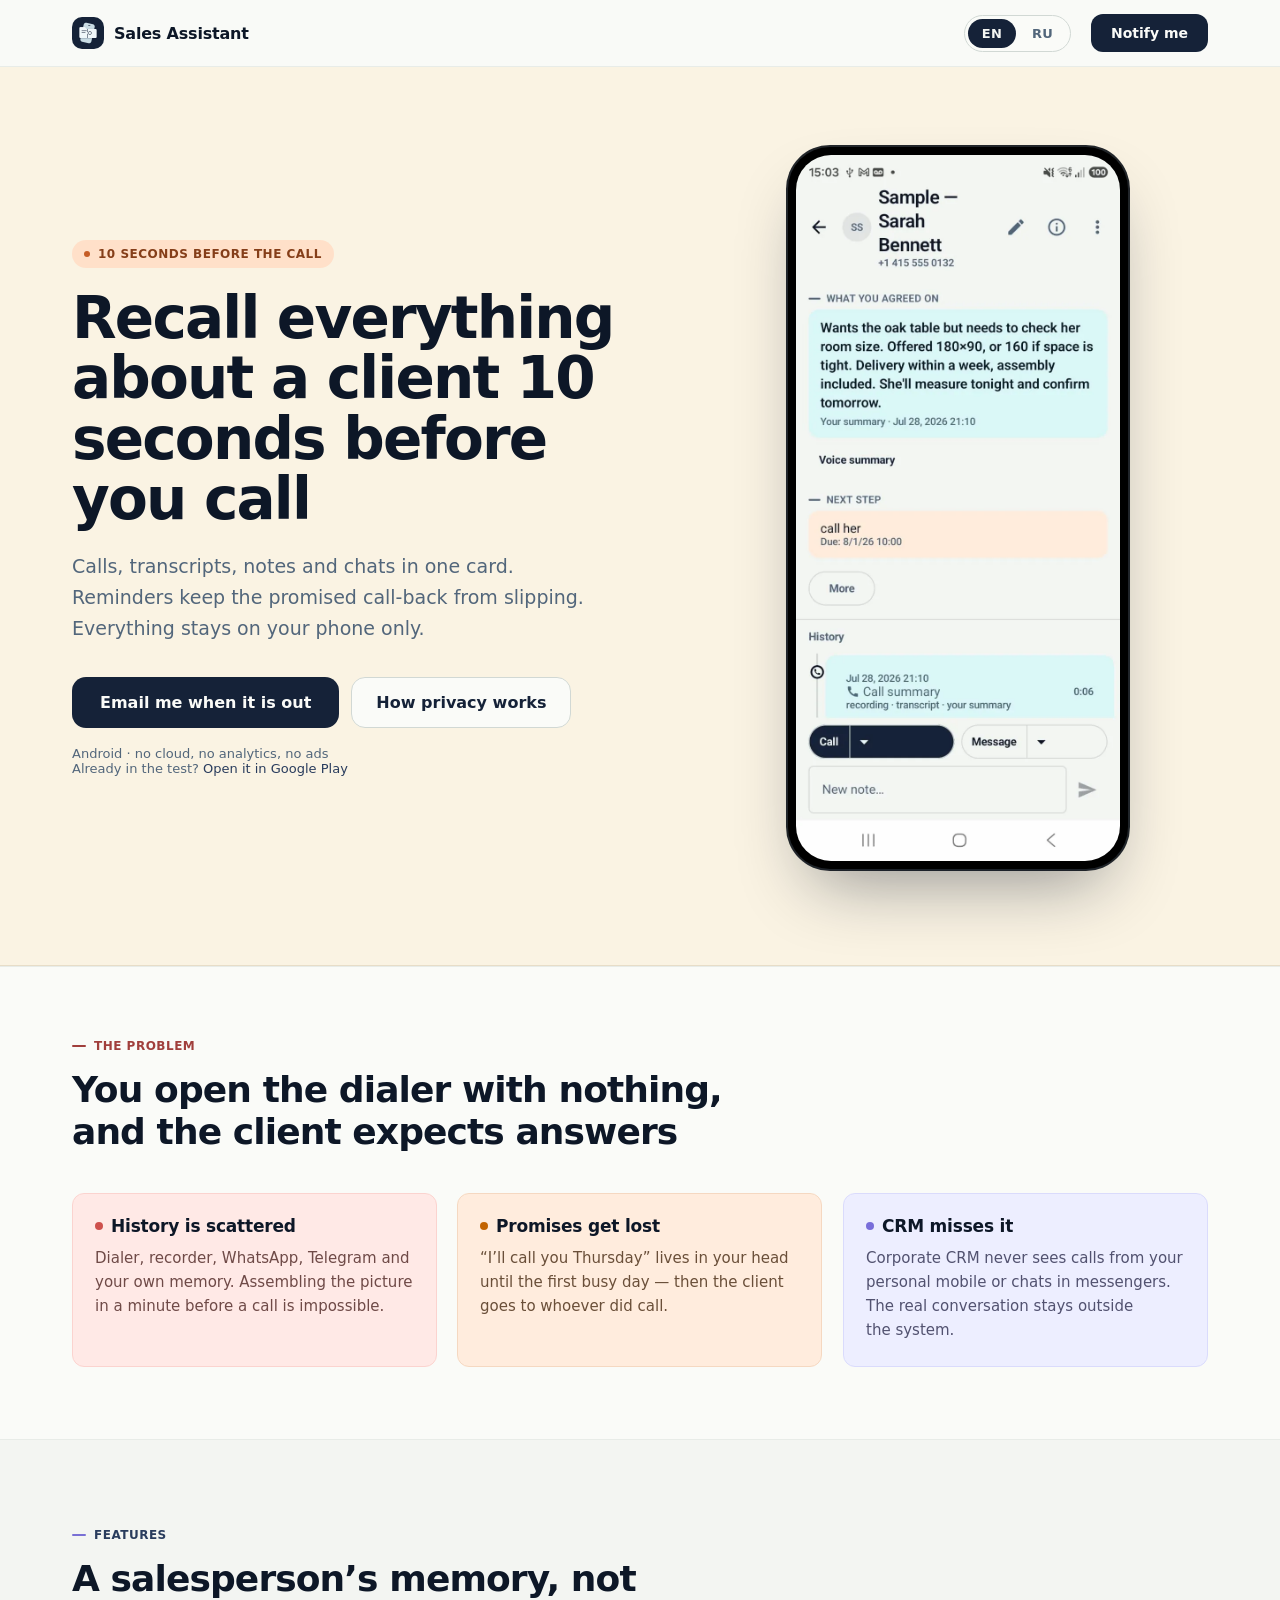
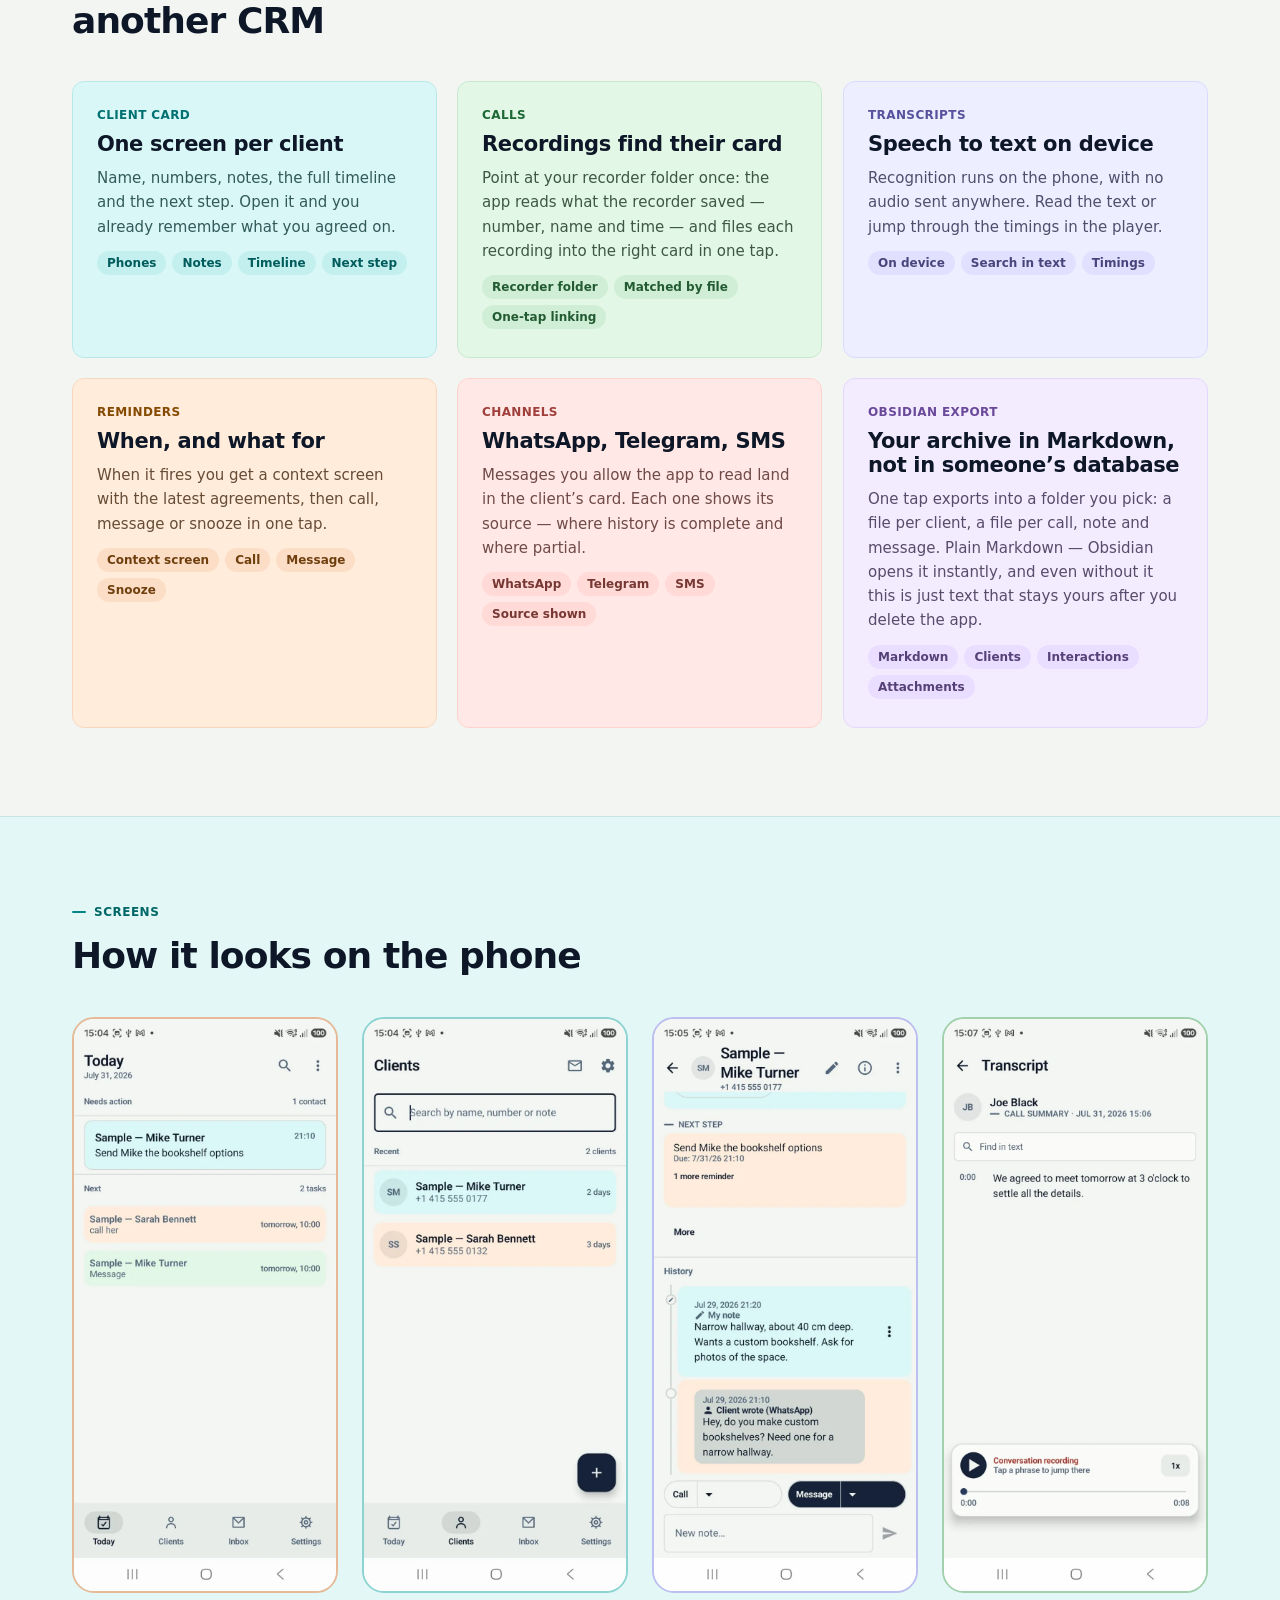
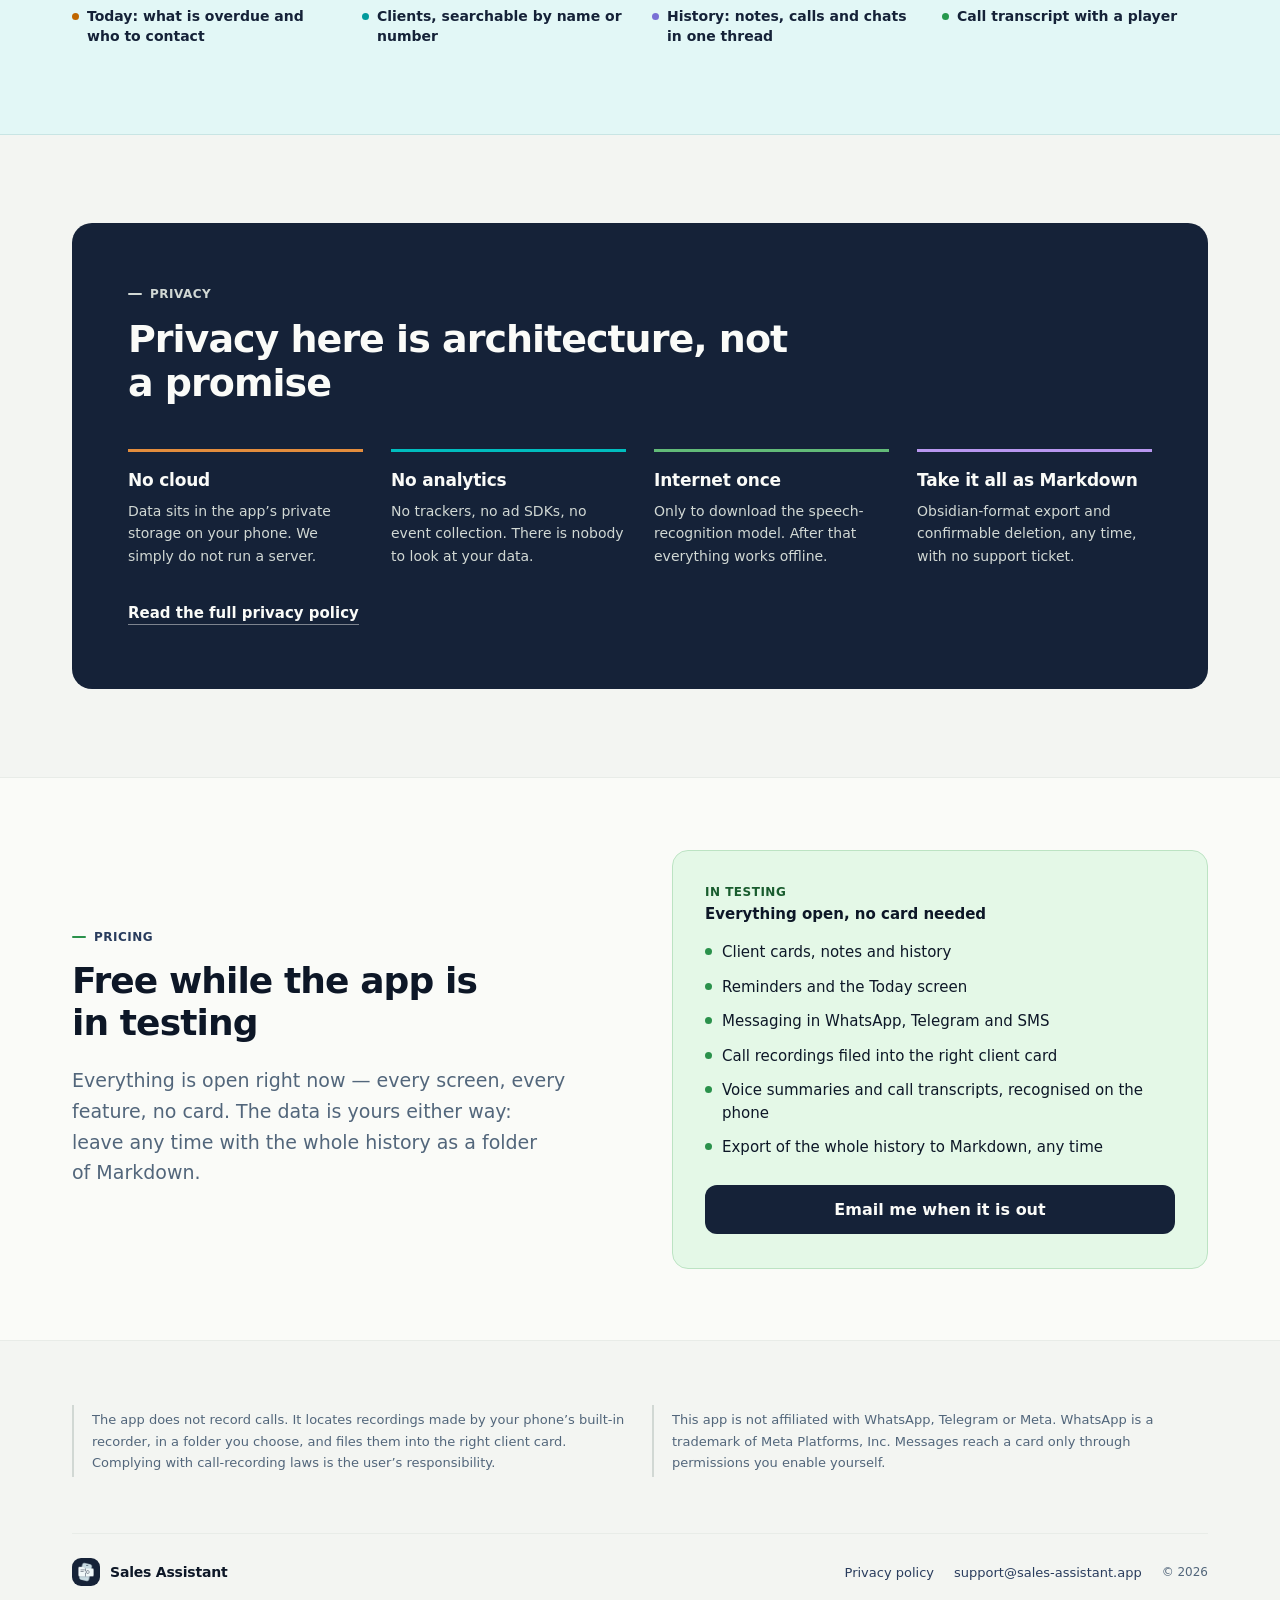
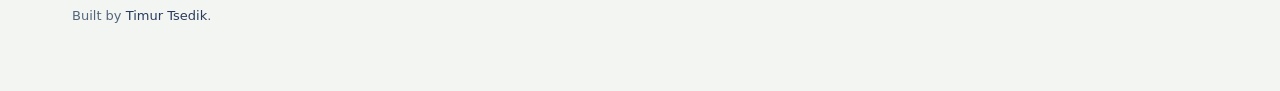
==== index.html @ c9f397de "Живое приложение в шапке вместо статичного скриншота В шапке уже была рамка телефона — теперь в ней " ====
<!doctype html>
<html lang="en">
<head>
<meta charset="utf-8">
<meta name="viewport" content="width=device-width, initial-scale=1">
<title>Sales Assistant — offline CRM that stays on your phone</title>
<meta name="description" content="An offline CRM that lives in your phone: calls, transcripts, notes and chats in one client card, with reminders so a call-back never slips.">
<link rel="canonical" href="https://sales-assistant.app/">
<link rel="alternate" hreflang="en" href="https://sales-assistant.app/">
<link rel="alternate" hreflang="ru" href="https://sales-assistant.app/ru/">
<link rel="alternate" hreflang="x-default" href="https://sales-assistant.app/">
<link rel="icon" href="/img/icon-512.png" type="image/png">
<link rel="apple-touch-icon" href="/img/icon-512.png">
<meta property="og:type" content="website">
<meta property="og:url" content="https://sales-assistant.app/">
<meta property="og:locale" content="en">
<meta property="og:locale:alternate" content="ru">
<meta property="og:title" content="Sales Assistant — offline CRM that stays on your phone">
<meta property="og:description" content="Calls, transcripts, notes and chats in one client card. Everything stays on your phone — no cloud, no analytics, no ads.">
<meta property="og:image" content="https://sales-assistant.app/img/og-cover.jpg">
<meta property="og:image:width" content="1200">
<meta property="og:image:height" content="630">
<meta property="og:image:alt" content="Sales Assistant: one client card with calls, transcripts, notes and chats">
<meta name="twitter:card" content="summary_large_image">
<meta name="theme-color" content="#F3F5F2">
<link rel="preload" as="image" href="/img/client-card.webp" fetchpriority="high">
<link rel="stylesheet" href="/style.css">
<script type="application/ld+json">
{
  "@context": "https://schema.org",
  "@type": "MobileApplication",
  "name": "Sales Assistant",
  "url": "https://sales-assistant.app/",
  "inLanguage": ["en", "ru"],
  "operatingSystem": "Android",
  "applicationCategory": "BusinessApplication",
  "description": "Calls, transcripts, notes and chats in one client card, with reminders so a promised call-back never slips. Everything stays on the phone: no cloud, no analytics, no ads.",
  "image": "https://sales-assistant.app/img/og-cover.jpg",
  "screenshot": [
    "https://sales-assistant.app/img/client-card.webp",
    "https://sales-assistant.app/img/today.webp",
    "https://sales-assistant.app/img/clients.webp",
    "https://sales-assistant.app/img/history.webp",
    "https://sales-assistant.app/img/transcript.webp"
  ],
  "featureList": [
    "One card per client with phones, notes, timeline and the next step",
    "Call recordings from the phone recorder filed into the right client card",
    "On-device speech to text, no audio leaves the phone",
    "Reminders that open with the latest agreements in view",
    "WhatsApp, Telegram and SMS messages collected into the client card",
    "Export of the whole history to plain Markdown"
  ],
  "privacyPolicy": "https://sales-assistant.app/privacy/",
  "offers": {
    "@type": "Offer",
    "price": "0",
    "priceCurrency": "USD",
    "description": "Free while the app is in testing: every feature is open, no card needed."
  },
  "author": {
    "@type": "Person",
    "name": "Timur Tsedik",
    "url": "https://github.com/TimurTsedik",
    "sameAs": "https://github.com/TimurTsedik"
  },
  "publisher": {
    "@type": "Person",
    "name": "Timur Tsedik",
    "url": "https://github.com/TimurTsedik"
  }
}
</script>
</head>
<body>

<header class="top">
  <div class="wrap">
    <div class="brand">
      <img src="/img/icon-512.png" alt="" width="32" height="32">
      <span>Sales Assistant</span>
    </div>
    <nav class="langs" aria-label="Language">
      <a href="/" hreflang="en" lang="en" aria-current="true">EN</a>
      <a href="/ru/" hreflang="ru" lang="ru">RU</a>
    </nav>
    <a class="btn btn-sm" href="mailto:support@sales-assistant.app?subject=Sales%20Assistant%20%E2%80%94%20notify%20me%20at%20launch">Notify me</a>
  </div>
</header>

<section class="hero">
  <div class="wrap">
    <div>
      <div class="pill r"><i></i><span>10 seconds before the call</span></div>
      <h1 class="r">Recall everything about a client 10 seconds before you call</h1>
      <p class="lead r">Calls, transcripts, notes and chats in one card. Reminders keep the promised call-back from slipping. Everything stays on your phone only.</p>
      <div class="cta-row r">
        <a class="btn" href="mailto:support@sales-assistant.app?subject=Sales%20Assistant%20%E2%80%94%20notify%20me%20at%20launch">Email me when it is out</a>
        <a class="btn btn-ghost" href="#privacy">How privacy works</a>
      </div>
      <p class="note r"><span>Android · no cloud, no analytics, no ads</span><br>
        <span>Already in the test?</span>
        <a href="https://play.google.com/store/apps/details?id=com.tsedik.salesassistant">Open it in Google Play</a></p>
    </div>
    <div>
      <div class="phone r hero-r">
        <video class="hero-vid" poster="/img/client-card.webp" width="738" height="1600"
             muted loop playsinline preload="none" aria-label="Client card: what you agreed on, the next step, and the history of calls and messages">
          <source src="/img/hero-en.mp4" type="video/mp4">
          <img src="/img/client-card.webp" alt="Client card: what you agreed on, the next step, and the history of calls and messages" width="738" height="1600">
        </video>
      </div>
    </div>
  </div>
</section>

<section class="band">
  <div class="wrap section">
    <div class="eyebrow" style="color:oklch(.5 .13 25)"><i></i><span>The problem</span></div>
    <h2 class="r">You open the dialer with nothing, and the client expects answers</h2>
    <div class="grid-3">
      <article class="card r" style="background:oklch(.955 .03 25);border:1px solid oklch(.9 .045 25)">
        <h3 style="color:oklch(.6 .16 25)"><i></i><span style="color:var(--ink)">History is scattered</span></h3>
        <p style="color:oklch(.45 .05 25)">Dialer, recorder, WhatsApp, Telegram and your own memory. Assembling the picture in a minute before a call is impossible.</p>
      </article>
      <article class="card r" style="background:oklch(.955 .03 60);border:1px solid oklch(.9 .045 60)">
        <h3 style="color:oklch(.6 .16 60)"><i></i><span style="color:var(--ink)">Promises get lost</span></h3>
        <p style="color:oklch(.45 .05 60)">“I’ll call you Thursday” lives in your head until the first busy day — then the client goes to whoever did call.</p>
      </article>
      <article class="card r" style="background:oklch(.955 .03 285);border:1px solid oklch(.9 .045 285)">
        <h3 style="color:oklch(.6 .16 285)"><i></i><span style="color:var(--ink)">CRM misses it</span></h3>
        <p style="color:oklch(.45 .05 285)">Corporate CRM never sees calls from your personal mobile or chats in messengers. The real conversation stays outside the system.</p>
      </article>
    </div>
  </div>
</section>

<section class="wrap section">
  <div class="eyebrow"><i style="background:oklch(.6 .15 285)"></i><span>Features</span></div>
  <h2 class="r">A salesperson’s memory, not another CRM</h2>
  <div class="grid-6">

    <article class="card feat r" style="background:oklch(.955 .032 195);border:1px solid oklch(.9 .05 195)">
      <div class="kicker" style="color:oklch(.48 .11 195)">Client card</div>
      <h3>One screen per client</h3>
      <p style="color:oklch(.44 .045 195)">Name, numbers, notes, the full timeline and the next step. Open it and you already remember what you agreed on.</p>
      <div class="chips" style="color:oklch(.42 .09 195)">
        <span style="background:oklch(.92 .045 195)">Phones</span>
        <span style="background:oklch(.92 .045 195)">Notes</span>
        <span style="background:oklch(.92 .045 195)">Timeline</span>
        <span style="background:oklch(.92 .045 195)">Next step</span>
      </div>
    </article>

    <article class="card feat r" style="background:oklch(.955 .032 150);border:1px solid oklch(.9 .05 150)">
      <div class="kicker" style="color:oklch(.46 .11 150)">Calls</div>
      <h3>Recordings find their card</h3>
      <p style="color:oklch(.43 .045 150)">Point at your recorder folder once: the app reads what the recorder saved — number, name and time — and files each recording into the right card in one tap.</p>
      <div class="chips" style="color:oklch(.42 .09 150)">
        <span style="background:oklch(.92 .045 150)">Recorder folder</span>
        <span style="background:oklch(.92 .045 150)">Matched by file</span>
        <span style="background:oklch(.92 .045 150)">One-tap linking</span>
      </div>
    </article>

    <article class="card feat r" style="background:oklch(.955 .032 285);border:1px solid oklch(.9 .05 285)">
      <div class="kicker" style="color:oklch(.48 .12 285)">Transcripts</div>
      <h3>Speech to text on device</h3>
      <p style="color:oklch(.44 .05 285)">Recognition runs on the phone, with no audio sent anywhere. Read the text or jump through the timings in the player.</p>
      <div class="chips" style="color:oklch(.42 .09 285)">
        <span style="background:oklch(.92 .045 285)">On device</span>
        <span style="background:oklch(.92 .045 285)">Search in text</span>
        <span style="background:oklch(.92 .045 285)">Timings</span>
      </div>
    </article>

    <article class="card feat r" style="background:oklch(.955 .032 60);border:1px solid oklch(.9 .05 60)">
      <div class="kicker" style="color:oklch(.47 .11 60)">Reminders</div>
      <h3>When, and what for</h3>
      <p style="color:oklch(.44 .05 60)">When it fires you get a context screen with the latest agreements, then call, message or snooze in one tap.</p>
      <div class="chips" style="color:oklch(.42 .09 60)">
        <span style="background:oklch(.92 .045 60)">Context screen</span>
        <span style="background:oklch(.92 .045 60)">Call</span>
        <span style="background:oklch(.92 .045 60)">Message</span>
        <span style="background:oklch(.92 .045 60)">Snooze</span>
      </div>
    </article>

    <article class="card feat r" style="background:oklch(.955 .032 25);border:1px solid oklch(.9 .05 25)">
      <div class="kicker" style="color:oklch(.5 .13 25)">Channels</div>
      <h3>WhatsApp, Telegram, SMS</h3>
      <p style="color:oklch(.45 .05 25)">Messages you allow the app to read land in the client’s card. Each one shows its source — where history is complete and where partial.</p>
      <div class="chips" style="color:oklch(.42 .09 25)">
        <span style="background:oklch(.92 .045 25)">WhatsApp</span>
        <span style="background:oklch(.92 .045 25)">Telegram</span>
        <span style="background:oklch(.92 .045 25)">SMS</span>
        <span style="background:oklch(.92 .045 25)">Source shown</span>
      </div>
    </article>

    <article class="card feat r" style="background:oklch(.955 .032 300);border:1px solid oklch(.9 .05 300)">
      <div class="kicker" style="color:oklch(.48 .13 300)">Obsidian export</div>
      <h3>Your archive in Markdown, not in someone’s database</h3>
      <p style="color:oklch(.44 .05 300)">One tap exports into a folder you pick: a file per client, a file per call, note and message. Plain Markdown — Obsidian opens it instantly, and even without it this is just text that stays yours after you delete the app.</p>
      <div class="chips" style="color:oklch(.42 .09 300)">
        <span style="background:oklch(.92 .045 300)">Markdown</span>
        <span style="background:oklch(.92 .045 300)">Clients</span>
        <span style="background:oklch(.92 .045 300)">Interactions</span>
        <span style="background:oklch(.92 .045 300)">Attachments</span>
      </div>
    </article>

  </div>
</section>

<section class="gallery">
  <div class="wrap section">
    <div class="eyebrow" style="color:oklch(.45 .11 195)"><i style="background:oklch(.55 .13 195)"></i><span>Screens</span></div>
    <h2 class="r">How it looks on the phone</h2>
    <div class="shots">
      <figure class="shot r">
        <div class="frame" style="border:2px solid oklch(.82 .07 60)">
          <img src="/img/today.webp" alt="Today screen: overdue and upcoming contacts" width="738" height="1600" loading="lazy">
        </div>
        <figcaption><i style="color:oklch(.6 .15 60)"></i><span>Today: what is overdue and who to contact</span></figcaption>
      </figure>
      <figure class="shot r">
        <div class="frame" style="border:2px solid oklch(.82 .07 195)">
          <img src="/img/clients.webp" alt="Client list with search by name or number" width="738" height="1600" loading="lazy">
        </div>
        <figcaption><i style="color:oklch(.6 .15 195)"></i><span>Clients, searchable by name or number</span></figcaption>
      </figure>
      <figure class="shot r">
        <div class="frame" style="border:2px solid oklch(.82 .07 285)">
          <img src="/img/history.webp" alt="Client history: notes, calls and messages in one thread" width="738" height="1600" loading="lazy">
        </div>
        <figcaption><i style="color:oklch(.6 .15 285)"></i><span>History: notes, calls and chats in one thread</span></figcaption>
      </figure>
      <figure class="shot r">
        <div class="frame" style="border:2px solid oklch(.82 .07 150)">
          <img src="/img/transcript.webp" alt="Call transcript with a player and search in text" width="738" height="1600" loading="lazy">
        </div>
        <figcaption><i style="color:oklch(.6 .15 150)"></i><span>Call transcript with a player</span></figcaption>
      </figure>
    </div>
  </div>
</section>

<section class="wrap section" id="privacy">
  <div class="privacy">
    <div class="eyebrow"><i></i><span>Privacy</span></div>
    <h2 class="r">Privacy here is architecture, not a promise</h2>
    <div class="cols">
      <div class="r" style="border-color:oklch(.72 .14 60)">
        <h3>No cloud</h3>
        <p>Data sits in the app’s private storage on your phone. We simply do not run a server.</p>
      </div>
      <div class="r" style="border-color:oklch(.72 .13 195)">
        <h3>No analytics</h3>
        <p>No trackers, no ad SDKs, no event collection. There is nobody to look at your data.</p>
      </div>
      <div class="r" style="border-color:oklch(.72 .13 150)">
        <h3>Internet once</h3>
        <p>Only to download the speech-recognition model. After that everything works offline.</p>
      </div>
      <div class="r" style="border-color:oklch(.74 .13 300)">
        <h3>Take it all as Markdown</h3>
        <p>Obsidian-format export and confirmable deletion, any time, with no support ticket.</p>
      </div>
    </div>
    <a class="more" href="/privacy/">Read the full privacy policy</a>
  </div>
</section>

<section class="band">
  <div class="wrap section">
    <div class="price-grid">
      <div>
        <div class="eyebrow"><i style="background:oklch(.58 .14 150)"></i><span>Pricing</span></div>
        <h2 class="r">Free while the app is in testing</h2>
        <p class="lead">Everything is open right now — every screen, every feature, no card. The data is yours either way: leave any time with the whole history as a folder of Markdown.</p>
      </div>
      <div class="plan r">
        <div class="tier">In testing</div>
        <div class="free-line">Everything open, no card needed</div>
        <ul>
          <li><i></i><span>Client cards, notes and history</span></li>
          <li><i></i><span>Reminders and the Today screen</span></li>
          <li><i></i><span>Messaging in WhatsApp, Telegram and SMS</span></li>
          <li><i></i><span>Call recordings filed into the right client card</span></li>
          <li><i></i><span>Voice summaries and call transcripts, recognised on the phone</span></li>
          <li><i></i><span>Export of the whole history to Markdown, any time</span></li>
        </ul>
        <a class="btn" href="mailto:support@sales-assistant.app?subject=Sales%20Assistant%20%E2%80%94%20notify%20me%20at%20launch">Email me when it is out</a>
      </div>
    </div>
  </div>
</section>

<div class="wrap">
  <div class="disc">
    <p>The app does not record calls. It locates recordings made by your phone’s built-in recorder, in a folder you choose, and files them into the right client card. Complying with call-recording laws is the user’s responsibility.</p>
    <p>This app is not affiliated with WhatsApp, Telegram or Meta. WhatsApp is a trademark of Meta Platforms, Inc. Messages reach a card only through permissions you enable yourself.</p>
  </div>
</div>

<footer>
  <div class="wrap">
    <div class="foot">
      <div class="brand">
        <img src="/img/icon-512.png" alt="" width="28" height="28">
        <span>Sales Assistant</span>
      </div>
      <nav>
        <a href="/privacy/">Privacy policy</a>
        <a href="mailto:support@sales-assistant.app">support@sales-assistant.app</a>
      </nav>
      <div class="copy">© 2026</div>
    </div>
    <p class="by">Built by <a href="https://github.com/TimurTsedik" rel="me">Timur Tsedik</a>.</p>
  </div>
</footer>

<script>
(function () {
  var revealed = document.querySelectorAll('.r');
  function showAll() {
    for (var i = 0; i < revealed.length; i++) revealed[i].classList.add('on');
  }

  // The class that hides the blocks and the timer that guarantees they come back are set
  // together on purpose: nothing on this page may stay invisible because a visitor never
  // scrolled, a viewport was short, or the observer never fired.
  document.documentElement.classList.add('js');

  // Ролик в шапке запускаем из скрипта, а не атрибутом autoplay: так браузер не
  // качает его тем, кто просил меньше движения или включил экономию трафика.
  // Им остаётся постер — тот же кадр, что был раньше картинкой.
  var vid = document.querySelector('.hero-vid');
  if (vid) {
    var save = (navigator.connection || {}).saveData === true;
    if (!window.matchMedia('(prefers-reduced-motion: reduce)').matches && !save) {
      vid.preload = 'auto';
      vid.play().catch(function () { /* браузер отказал в автозапуске — останется постер */ });
    }
  }
  setTimeout(showAll, 2500);

  if (window.matchMedia('(prefers-reduced-motion: reduce)').matches || !('IntersectionObserver' in window)) {
    showAll();
    return;
  }

  var io = new IntersectionObserver(function (entries) {
    entries.forEach(function (e) {
      if (!e.isIntersecting) return;
      var el = e.target;
      var index = el.parentElement ? Array.prototype.indexOf.call(el.parentElement.children, el) : 0;
      el.style.transitionDelay = Math.min(index, 5) * 70 + 'ms';
      el.classList.add('on');
      io.unobserve(el);
    });
  }, { rootMargin: '0px 0px -8% 0px', threshold: 0.08 });

  revealed.forEach(function (el) {
    if (el.getBoundingClientRect().top < window.innerHeight) { el.classList.add('on'); return; }
    io.observe(el);
  });
})();
</script>
</body>
</html>
---- style.css ----
*{box-sizing:border-box;margin:0;padding:0}
:root{
  --bg:#F3F5F2; --surface:#FAFBF8; --ink:#0D1727; --ink-2:#152238;
  --muted:#52667B; --line:#E8ECE8; --line-2:#D1D8D4;
  --pad:32px;
}
html{-webkit-text-size-adjust:100%}
body{
  background:var(--bg); color:var(--ink);
  font-family:Roboto,system-ui,-apple-system,"Segoe UI",Helvetica,Arial,sans-serif;
  -webkit-font-smoothing:antialiased;
}
a{color:#293C5D;text-decoration:none}
a:hover{color:var(--ink-2);text-decoration:underline}
img{display:block;max-width:100%}
.wrap{max-width:1200px;margin:0 auto;padding-left:var(--pad);padding-right:var(--pad)}

/* header */
.top{position:sticky;top:0;z-index:30;background:rgba(250,251,248,.9);backdrop-filter:blur(10px);border-bottom:1px solid var(--line)}
.top .wrap{display:flex;align-items:center;gap:20px;padding-top:14px;padding-bottom:14px}
.brand{display:flex;align-items:center;gap:10px;flex:1;min-width:0}
.brand img{width:32px;height:32px;border-radius:10px}
.brand span{font-size:16px;font-weight:600;letter-spacing:-.2px}
.langs{display:flex;background:var(--surface);border:1px solid var(--line-2);border-radius:20px;padding:3px;gap:2px}
.langs a{font:inherit;font-size:13px;font-weight:600;letter-spacing:.2px;padding:7px 14px;border-radius:16px;background:transparent;color:var(--muted);transition:background .2s,color .2s}
.langs a:hover{color:var(--ink-2);text-decoration:none}
.langs a[aria-current]{background:var(--ink-2);color:var(--bg)}
.langs a[aria-current]:hover{color:var(--bg)}

.btn{display:inline-block;background:var(--ink-2);color:#FAFBF8;font-size:16px;font-weight:600;padding:16px 28px;border-radius:14px;transition:transform .2s,background .2s;text-align:center}
.btn:hover{background:var(--ink);color:#FAFBF8;text-decoration:none;transform:translateY(-2px)}
.btn-sm{font-size:14px;padding:11px 20px;border-radius:12px;white-space:nowrap}
.btn-sm:hover{transform:none}
.btn-ghost{background:var(--surface);border:1px solid var(--line-2);color:var(--ink-2);padding:15px 24px}
.btn-ghost:hover{background:var(--surface);color:var(--ink-2);border-color:var(--muted)}

/* section furniture */
.eyebrow{display:flex;align-items:center;gap:8px;font-size:12px;font-weight:700;letter-spacing:.5px;text-transform:uppercase;color:#293C5D}
.eyebrow i{width:14px;height:2px;border-radius:2px;background:currentColor;flex:0 0 auto;display:block}
h2{margin-top:16px;font-size:36px;line-height:1.16;font-weight:600;letter-spacing:-.9px;max-width:660px;text-wrap:pretty}
.section{padding-top:88px;padding-bottom:88px}
.band{background:var(--surface);border-top:1px solid var(--line);border-bottom:1px solid var(--line)}
.band .section{padding-top:72px;padding-bottom:72px}

/* hero */
.hero{background:oklch(.965 .022 85);border-bottom:1px solid oklch(.9 .03 85)}
.hero .wrap{padding-top:80px;padding-bottom:96px;display:grid;grid-template-columns:minmax(0,1.06fr) minmax(0,.94fr);gap:72px;align-items:center}
.pill{display:inline-flex;align-items:center;gap:8px;font-size:12px;font-weight:700;letter-spacing:.5px;text-transform:uppercase;color:oklch(.45 .11 45);background:oklch(.93 .05 55);padding:7px 12px;border-radius:999px}
.pill i{width:6px;height:6px;border-radius:50%;background:oklch(.6 .15 45);display:block;animation:pulse 2.6s ease-in-out infinite}
@keyframes pulse{0%,100%{opacity:1;transform:scale(1)}50%{opacity:.4;transform:scale(.82)}}
h1{margin-top:20px;font-size:58px;line-height:1.04;font-weight:600;letter-spacing:-1.8px;text-wrap:pretty}
.lead{margin-top:22px;font-size:19px;line-height:1.62;color:var(--muted);max-width:540px;text-wrap:pretty}
.cta-row{margin-top:34px;display:flex;flex-wrap:wrap;gap:12px;align-items:center}
.note{margin-top:18px;font-size:13px;font-weight:500;color:var(--muted)}
.phone{width:min(340px,100%);aspect-ratio:340/722;background:#000;border-radius:42px;padding:8px;box-shadow:0 34px 70px -24px rgba(13,23,39,.45),0 0 0 2px #23272b;margin:0 auto}
.phone img,.phone video{width:100%;height:100%;object-fit:cover;border-radius:35px;background:var(--line);display:block}

/* cards */
.grid-3{margin-top:40px;display:grid;grid-template-columns:repeat(3,1fr);gap:20px}
.grid-6{margin-top:40px;display:grid;grid-template-columns:repeat(3,1fr);gap:20px}
.card{border-radius:12px;padding:22px 22px 24px;transition:transform .3s cubic-bezier(.16,1,.3,1),box-shadow .3s}
.card:hover{transform:translateY(-4px);box-shadow:0 16px 34px -18px rgba(13,23,39,.32)}
.card h3{display:flex;align-items:center;gap:8px;font-size:17px;font-weight:600;letter-spacing:-.2px}
.card h3 i{width:8px;height:8px;border-radius:50%;background:currentColor;flex:0 0 auto;display:block}
.card p{margin-top:10px;font-size:15px;line-height:1.6;text-wrap:pretty}
.feat{padding:26px 24px 28px;display:flex;flex-direction:column;gap:10px}
.feat .kicker{font-size:12px;font-weight:700;letter-spacing:.4px;text-transform:uppercase}
.feat h3{font-size:21px;font-weight:600;letter-spacing:-.35px;color:var(--ink);display:block}
.feat p{margin:0;font-size:15px;line-height:1.62}
.chips{margin-top:2px;display:flex;flex-wrap:wrap;gap:6px}
.chips span{font-size:12px;font-weight:600;border-radius:999px;padding:5px 10px}

/* gallery */
.gallery{background:oklch(.96 .022 195);border-top:1px solid oklch(.9 .03 195);border-bottom:1px solid oklch(.9 .03 195)}
.shots{margin-top:40px;display:grid;grid-template-columns:repeat(4,1fr);gap:24px}
.shot{display:flex;flex-direction:column;gap:14px}
.shot .frame{aspect-ratio:1080/2340;border-radius:22px;overflow:hidden;background:var(--line)}
.shot img{width:100%;height:100%;object-fit:cover;transition:transform .5s cubic-bezier(.16,1,.3,1)}
.shot:hover img{transform:scale(1.03)}
.shot figcaption{display:flex;align-items:flex-start;gap:8px;font-size:14px;font-weight:600;color:var(--ink-2);line-height:1.4}
.shot figcaption i{width:7px;height:7px;border-radius:50%;background:currentColor;flex:0 0 auto;margin-top:6px;display:block}

/* privacy block */
.privacy{background:var(--ink-2);border-radius:20px;padding:64px 56px}
.privacy .eyebrow{color:var(--line-2)}
.privacy h2{color:#FAFBF8;font-size:38px;letter-spacing:-1px;max-width:700px}
.privacy .cols{margin-top:44px;display:grid;grid-template-columns:repeat(4,1fr);gap:28px}
.privacy .cols div{display:flex;flex-direction:column;gap:10px;padding-top:18px;border-top:3px solid}
.privacy h3{font-size:17px;font-weight:600;letter-spacing:-.2px;color:#FAFBF8}
.privacy p{font-size:14px;line-height:1.6;color:var(--line-2);text-wrap:pretty}
.privacy .more{margin-top:36px;display:inline-block;font-size:15px;font-weight:600;color:#FAFBF8;border-bottom:1px solid rgba(250,251,248,.45);padding-bottom:2px}
.privacy .more:hover{color:#fff;text-decoration:none;border-color:#fff}

/* pricing */
.price-grid{display:grid;grid-template-columns:1fr 1fr;gap:64px;align-items:center}
.plan{background:oklch(.96 .03 150);border:1px solid oklch(.88 .06 150);border-radius:16px;padding:34px 32px}
.plan .tier{font-size:12px;font-weight:700;letter-spacing:.5px;text-transform:uppercase;color:oklch(.42 .1 150)}
.plan .amount{display:flex;align-items:baseline;gap:8px;margin-top:6px}
.plan .amount b{font-size:44px;font-weight:600;letter-spacing:-1.4px}
.plan .amount span{font-size:15px;font-weight:600;color:var(--muted)}
.plan ul{margin-top:18px;list-style:none;display:flex;flex-direction:column;gap:12px}
.plan li{display:flex;align-items:flex-start;gap:10px;font-size:15px;line-height:1.5}
.plan li i{width:7px;height:7px;border-radius:50%;background:oklch(.58 .14 150);margin-top:7px;flex:0 0 auto;display:block}
.plan hr{border:0;border-top:1px solid oklch(.88 .06 150);margin:26px 0}
.plan .btn{margin-top:26px;display:block;font-size:16px;padding:15px 24px;border-radius:12px}
.plan .fine{margin-top:12px;font-size:12px;line-height:1.55;color:var(--muted);text-align:center}
.plan .free-line{margin-top:6px;font-size:15px;font-weight:600}

/* disclaimers + footer */
.disc{display:grid;grid-template-columns:repeat(2,1fr);gap:24px;padding-top:64px}
.disc p{border-left:2px solid var(--line-2);padding:4px 0 4px 18px;font-size:13px;line-height:1.65;color:var(--muted);text-wrap:pretty}
footer .wrap{padding-top:56px;padding-bottom:64px}
.foot{border-top:1px solid var(--line);padding-top:24px;display:flex;flex-wrap:wrap;gap:20px;align-items:center}
.foot .brand{flex:1;min-width:200px}
.foot .brand img{width:28px;height:28px;border-radius:9px}
.foot .brand span{font-size:14px}
.foot nav{display:flex;flex-wrap:wrap;gap:20px;font-size:13px;font-weight:500;color:var(--muted)}
.foot .copy{font-size:12px;color:var(--muted)}
.by{margin-top:20px;font-size:13px;line-height:1.6;color:var(--muted)}

/* reveal on scroll (only when JS is on) */
.js .r{opacity:0;transform:translateY(16px);will-change:opacity,transform}
.js .r.hero-r{transform:translateY(26px) scale(.985)}
.js .r.on{opacity:1;transform:none;transition:opacity .62s cubic-bezier(.16,1,.3,1),transform .62s cubic-bezier(.16,1,.3,1)}

@media (max-width:1000px){
  :root{--pad:24px}
  .hero .wrap{grid-template-columns:minmax(0,1fr);gap:48px;padding-top:56px;padding-bottom:64px}
  .lead{max-width:none}
  h1{font-size:44px;letter-spacing:-1.2px}
  h2{font-size:30px;letter-spacing:-.6px}
  .grid-3,.grid-6{grid-template-columns:repeat(2,1fr)}
  .shots{grid-template-columns:repeat(2,1fr);gap:20px}
  .privacy{padding:44px 32px}
  .privacy h2{font-size:30px}
  .privacy .cols{grid-template-columns:repeat(2,1fr);gap:24px}
  .price-grid{grid-template-columns:1fr;gap:32px}
  .section{padding-top:64px;padding-bottom:64px}
}
@media (max-width:640px){
  :root{--pad:18px}
  .top .wrap{gap:12px}
  .brand span{font-size:15px}
  .btn-sm{font-size:13px;padding:10px 14px}
  h1{font-size:34px;letter-spacing:-.8px;margin-top:16px}
  .lead{font-size:17px;margin-top:18px}
  .cta-row .btn{width:100%}
  h2{font-size:26px}
  .grid-3,.grid-6{grid-template-columns:1fr}
  .privacy{padding:34px 22px;border-radius:16px}
  .privacy h2{font-size:26px}
  .privacy .cols{grid-template-columns:1fr;gap:20px}
  .disc{grid-template-columns:1fr;padding-top:44px}
  .plan{padding:26px 22px}
  .section{padding-top:48px;padding-bottom:48px}
  .band .section{padding-top:48px;padding-bottom:48px}
}
@media (prefers-reduced-motion:reduce){
  *{animation:none!important;transition:none!important}
  .js .r{opacity:1;transform:none}
}
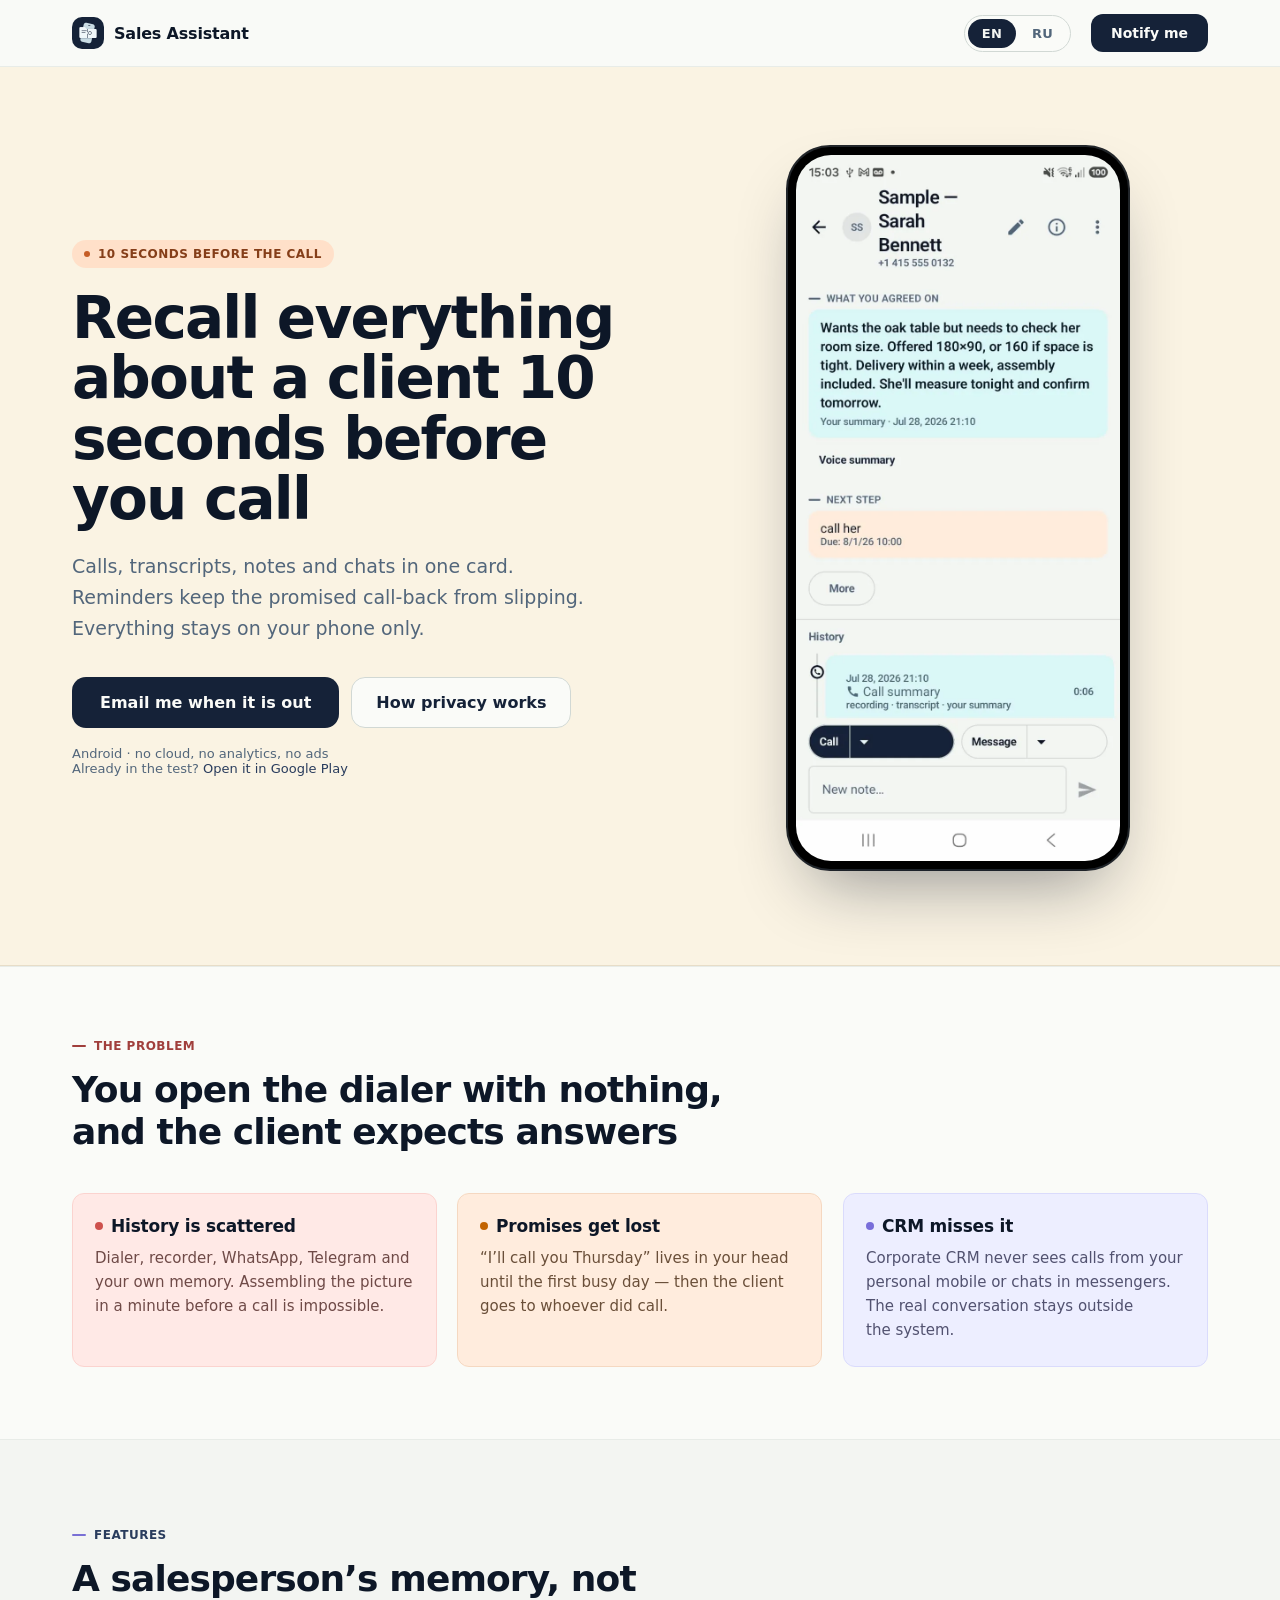
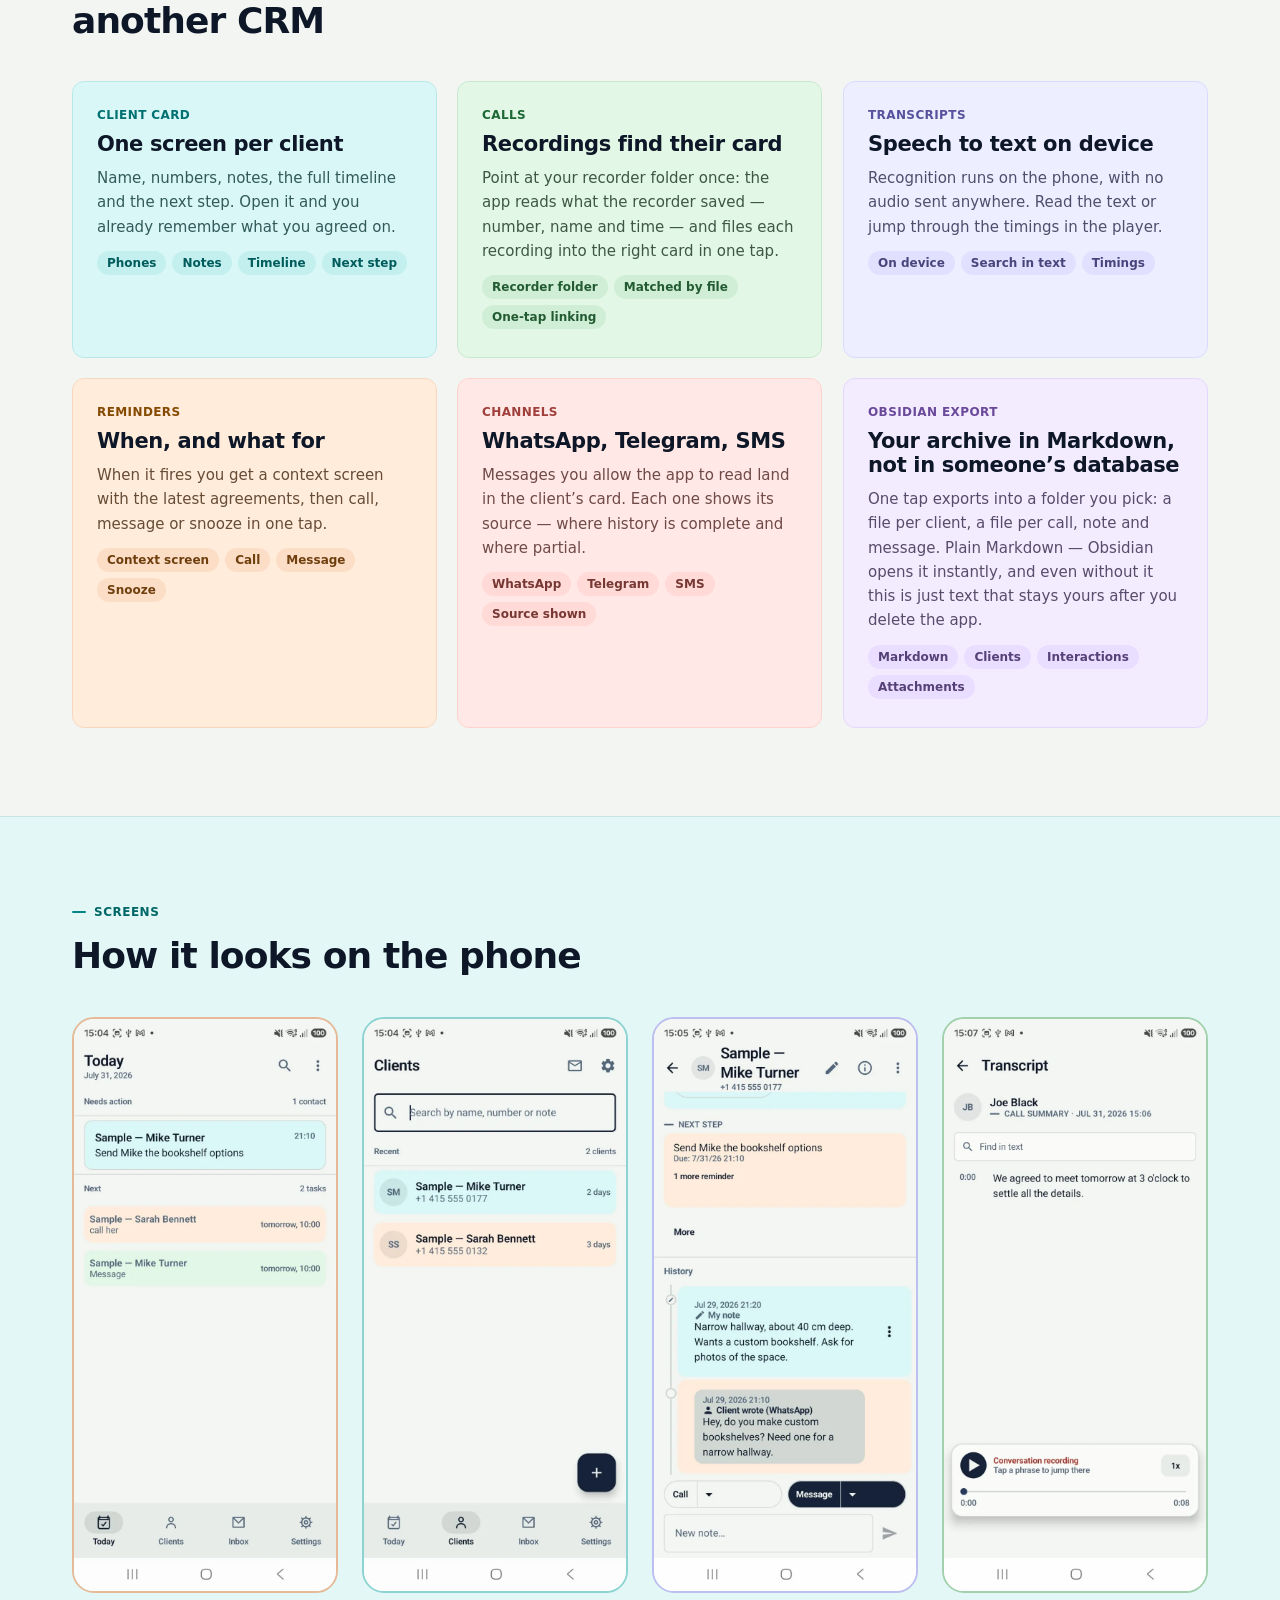
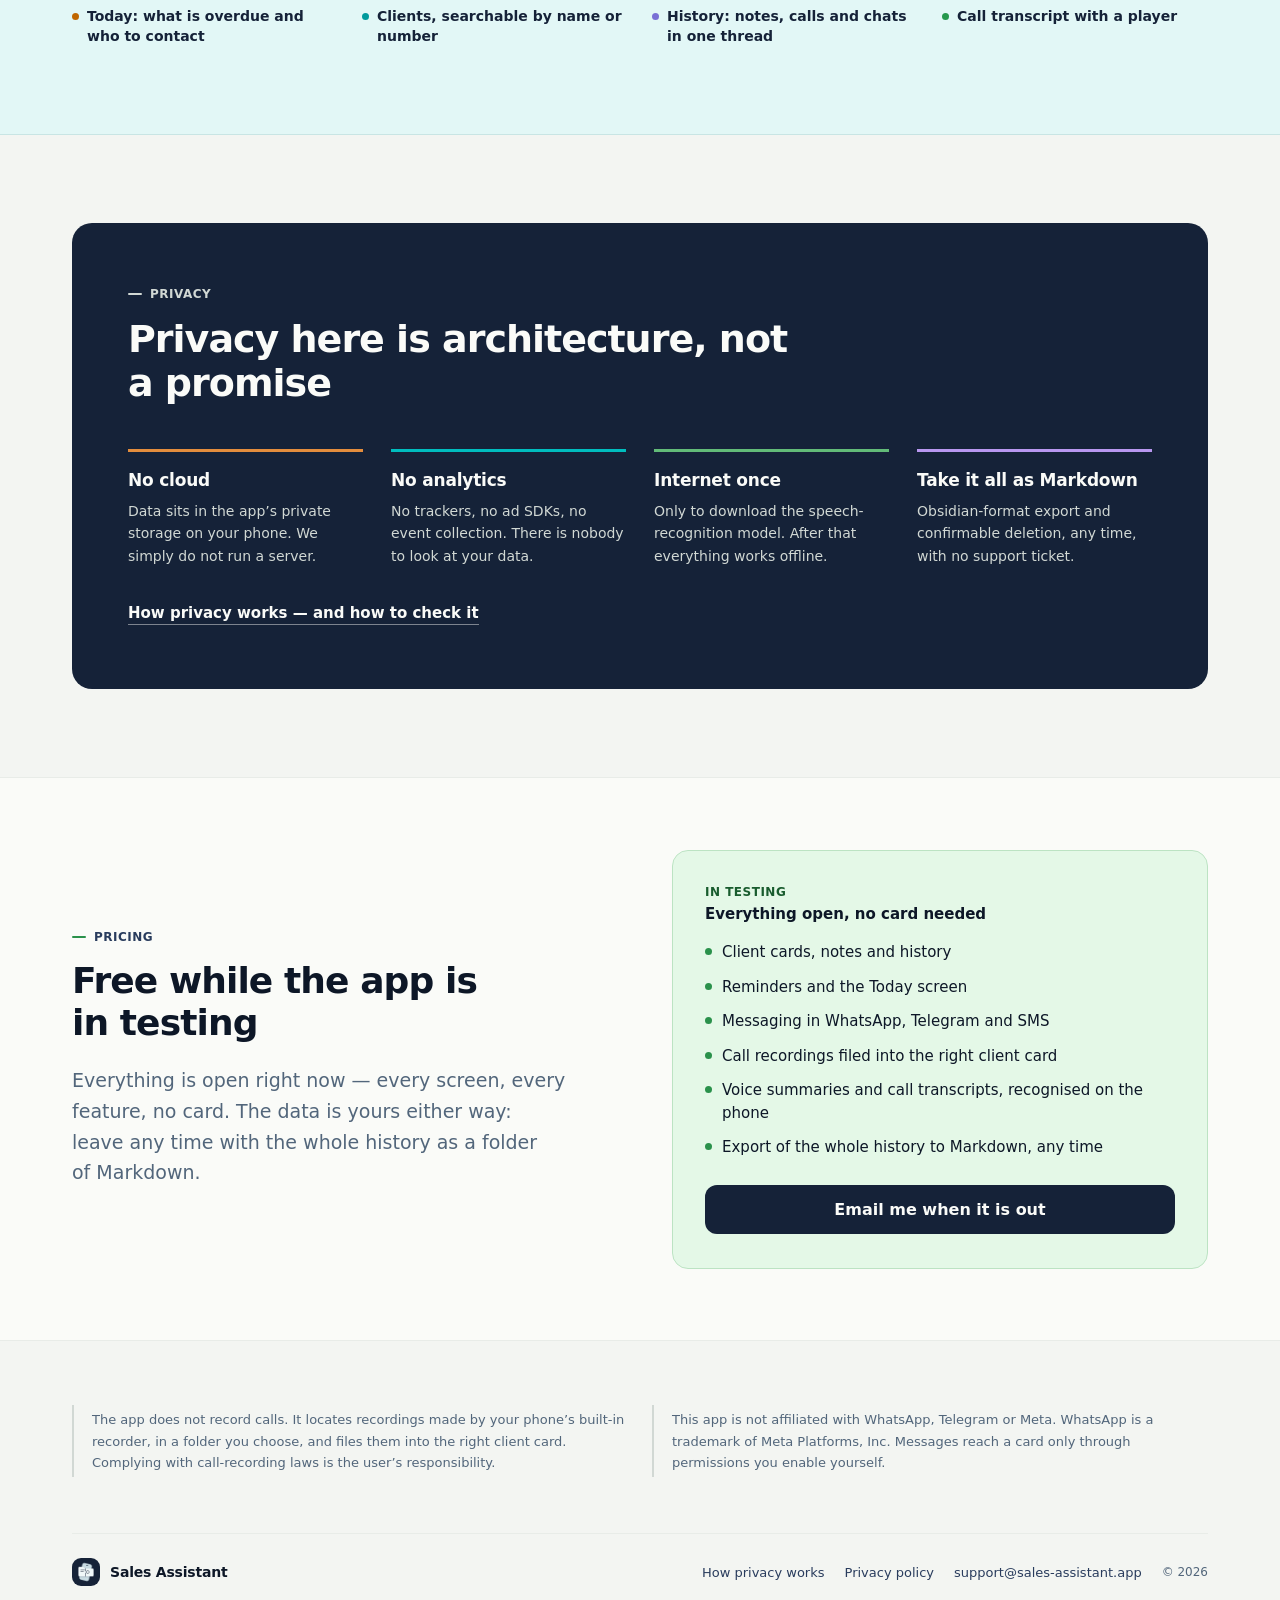
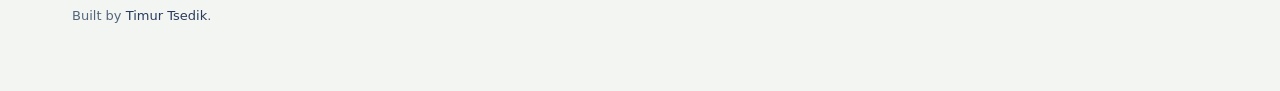
==== commit ae211481: "Страница «Как устроена приватность» на двух языках Политика приватности отвечает юристу. Эта страниц" ====
--- a/index.html
+++ b/index.html
@@ -268,7 +268,7 @@
         <p>Obsidian-format export and confirmable deletion, any time, with no support ticket.</p>
       </div>
     </div>
-    <a class="more" href="/privacy/">Read the full privacy policy</a>
+    <a class="more" href="/how-privacy-works/">How privacy works — and how to check it</a>
   </div>
 </section>
 
@@ -312,6 +312,7 @@
         <span>Sales Assistant</span>
       </div>
       <nav>
+        <a href="/how-privacy-works/">How privacy works</a>
         <a href="/privacy/">Privacy policy</a>
         <a href="mailto:support@sales-assistant.app">support@sales-assistant.app</a>
       </nav>
--- a/style.css
+++ b/style.css
@@ -159,3 +159,32 @@
   *{animation:none!important;transition:none!important}
   .js .r{opacity:1;transform:none}
 }
+
+/* страница-объяснение: узкая колонка текста */
+.doc{max-width:760px;margin:0 auto;padding-top:64px;padding-bottom:88px}
+.doc h1{font-size:52px;line-height:1.1;letter-spacing:-1.6px;font-weight:600;text-wrap:pretty}
+.doc .lede{margin-top:22px;font-size:21px;line-height:1.62;color:var(--muted);text-wrap:pretty}
+.doc h2{margin-top:56px;font-size:29px;line-height:1.2;letter-spacing:-.6px;max-width:none}
+.doc h3{margin-top:30px;font-size:19px;font-weight:600;letter-spacing:-.2px}
+.doc p{margin-top:16px;font-size:17px;line-height:1.7;text-wrap:pretty}
+.doc ul{margin-top:16px;padding-left:0;list-style:none;display:flex;flex-direction:column;gap:12px}
+.doc li{position:relative;padding-left:22px;font-size:17px;line-height:1.65;text-wrap:pretty}
+.doc li::before{content:"";position:absolute;left:2px;top:11px;width:7px;height:7px;
+  border-radius:50%;background:oklch(.6 .15 45)}
+.doc .check{margin-top:24px;background:oklch(.96 .03 150);border:1px solid oklch(.88 .06 150);
+  border-radius:14px;padding:22px 24px}
+.doc .check h3{margin-top:0;color:oklch(.35 .09 150)}
+.doc .check p{margin-top:10px;font-size:16px}
+.doc .limits{background:oklch(.955 .03 60);border:1px solid oklch(.9 .045 60);
+  border-radius:14px;padding:26px 26px 28px;margin-top:24px}
+.doc .limits h2{margin-top:0}
+.doc dl{margin-top:20px}
+.doc dt{margin-top:22px;font-size:17px;font-weight:600;letter-spacing:-.1px}
+.doc dd{margin-top:6px;margin-left:0;font-size:16px;line-height:1.65;color:var(--muted)}
+.doc .back{margin-top:56px;font-size:16px;font-weight:600}
+@media (max-width:640px){
+  .doc{padding-top:40px;padding-bottom:56px}
+  .doc h1{font-size:34px;letter-spacing:-.9px}
+  .doc .lede{font-size:18px}
+  .doc h2{font-size:24px}
+}
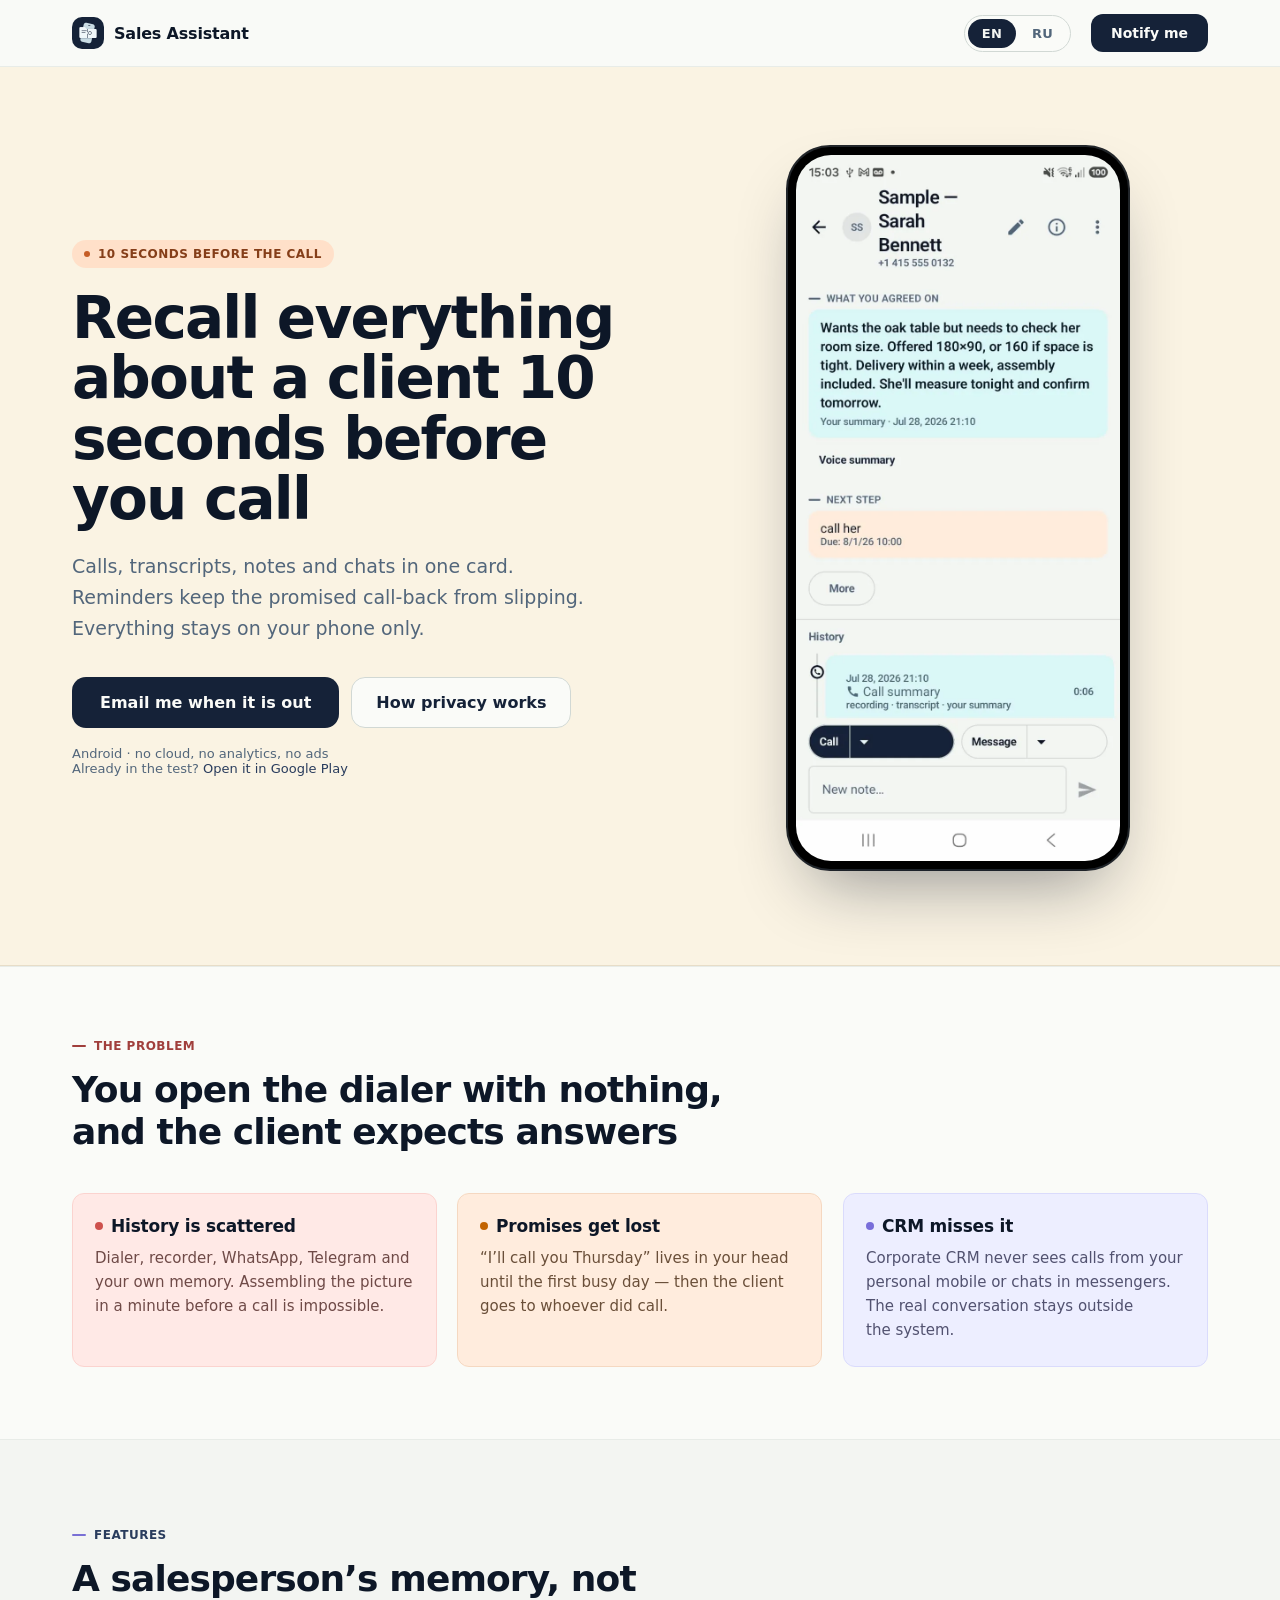
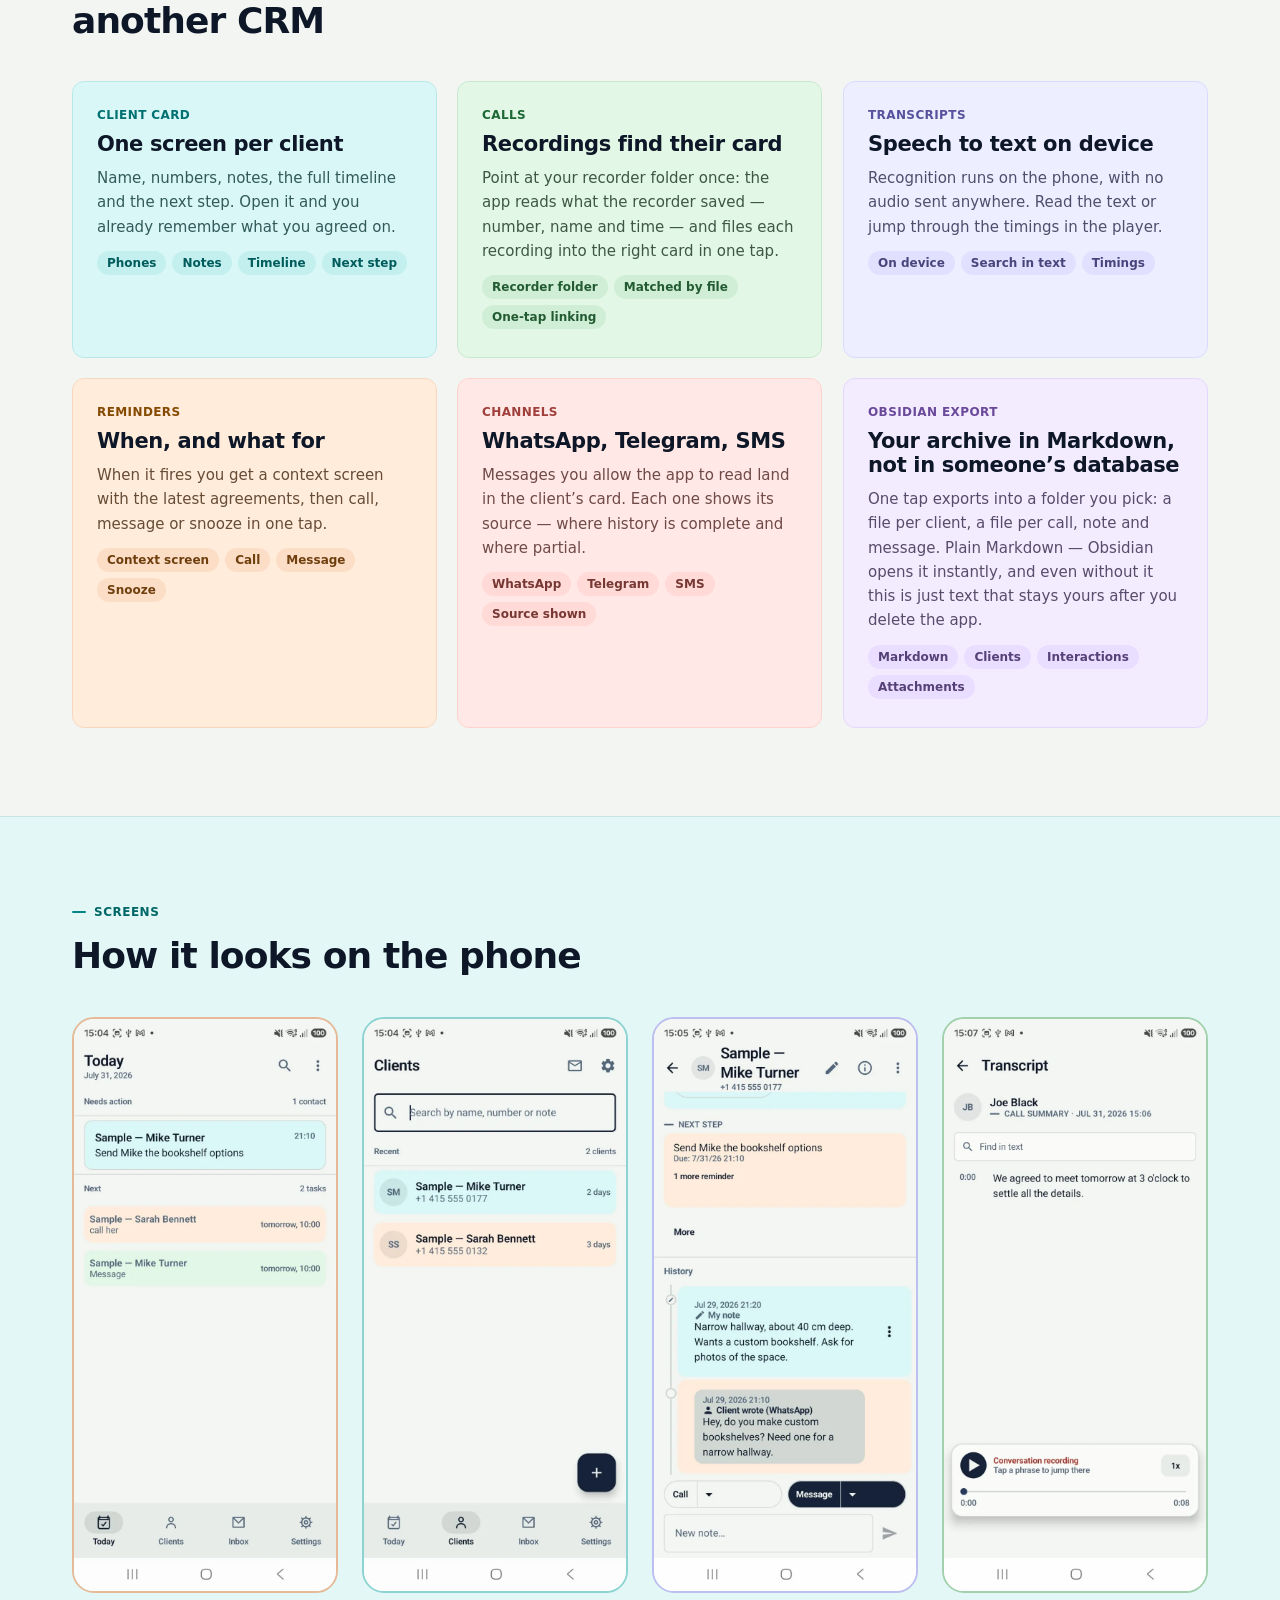
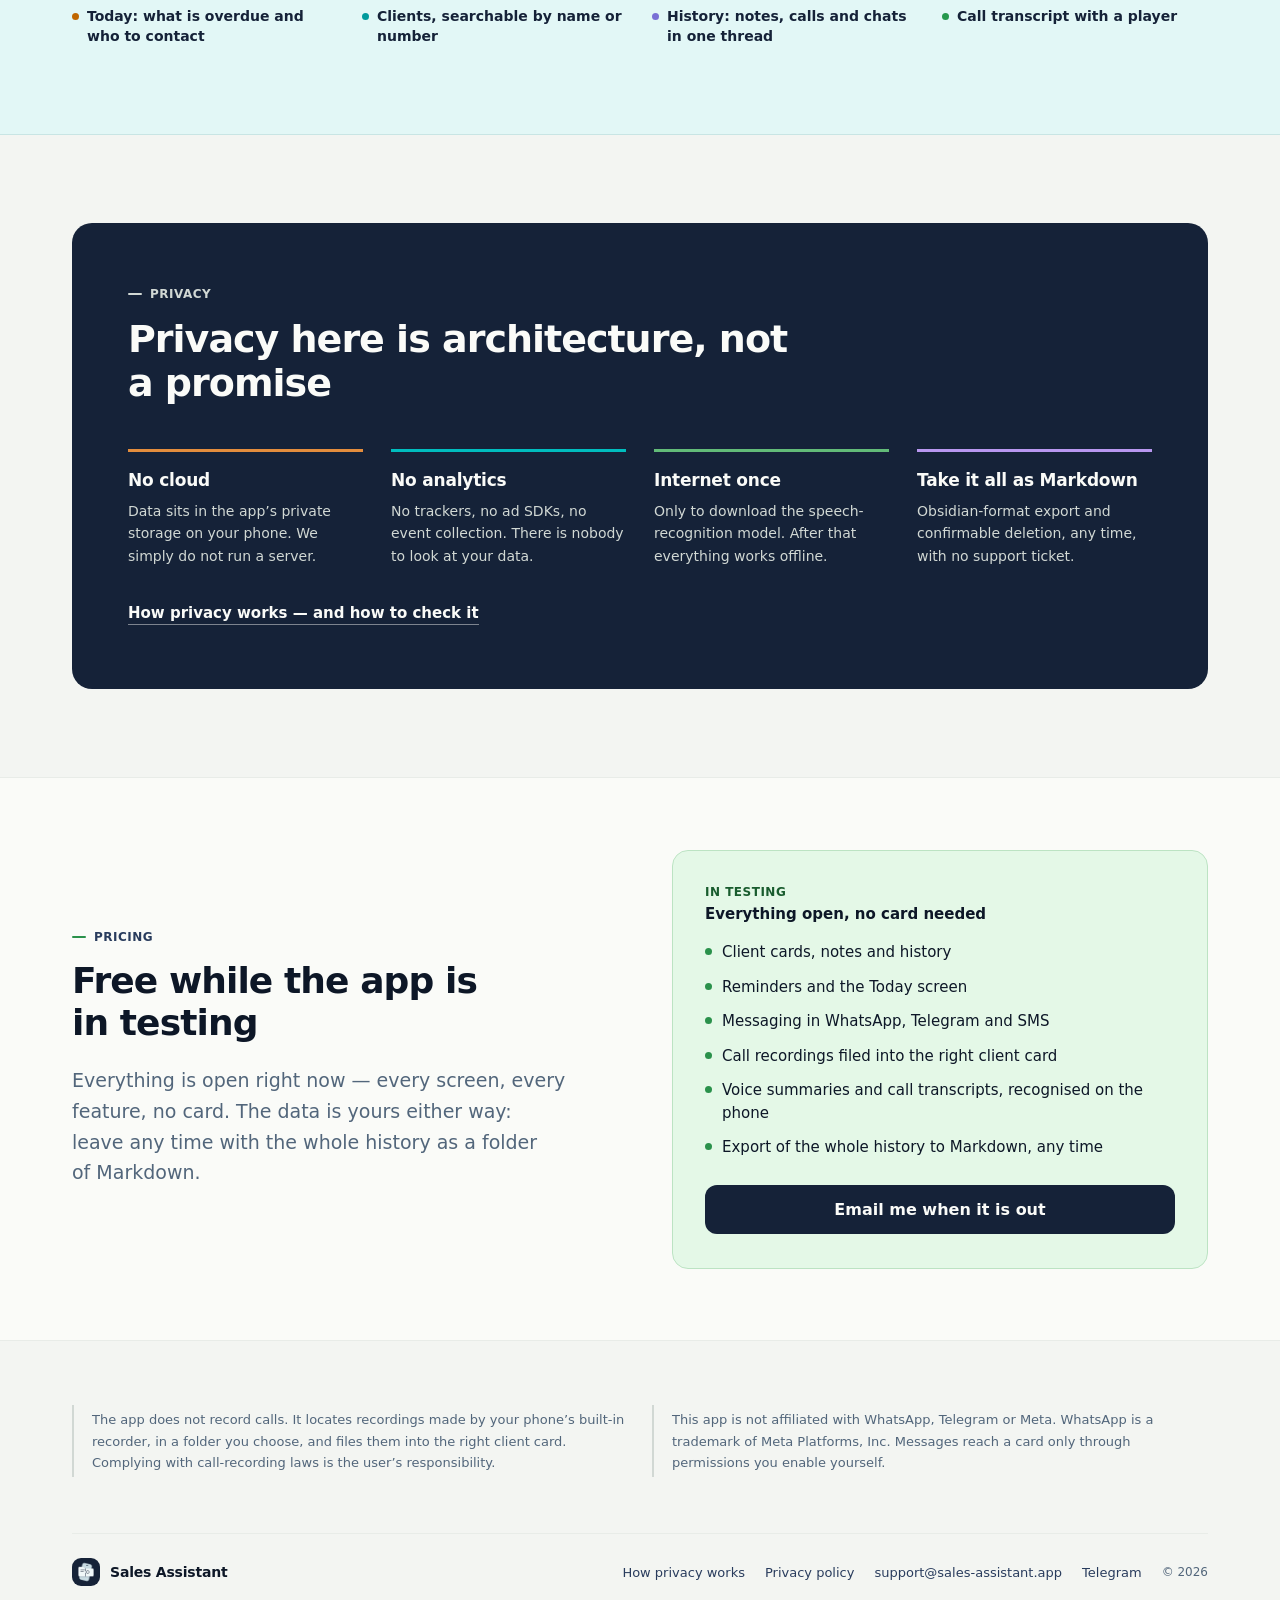
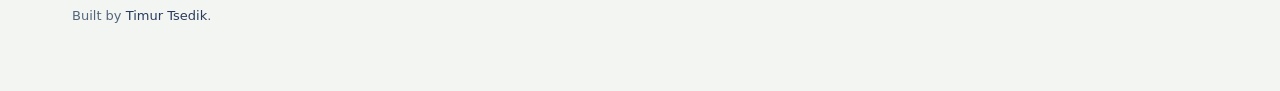
==== commit 0c5ab667: "Telegram в подвале рядом с почтой Почтовая ссылка на Android часто никуда не ведёт: почтовый клиент " ====
--- a/index.html
+++ b/index.html
@@ -62,7 +62,11 @@
     "@type": "Person",
     "name": "Timur Tsedik",
     "url": "https://github.com/TimurTsedik",
-    "sameAs": "https://github.com/TimurTsedik"
+    "sameAs": [
+      "https://github.com/TimurTsedik",
+      "https://www.linkedin.com/in/timur-tsedik-429b8b72/",
+      "https://t.me/tintinSmith"
+    ]
   },
   "publisher": {
     "@type": "Person",
@@ -315,6 +319,7 @@
         <a href="/how-privacy-works/">How privacy works</a>
         <a href="/privacy/">Privacy policy</a>
         <a href="mailto:support@sales-assistant.app">support@sales-assistant.app</a>
+        <a href="https://t.me/tintinSmith" rel="me">Telegram</a>
       </nav>
       <div class="copy">© 2026</div>
     </div>
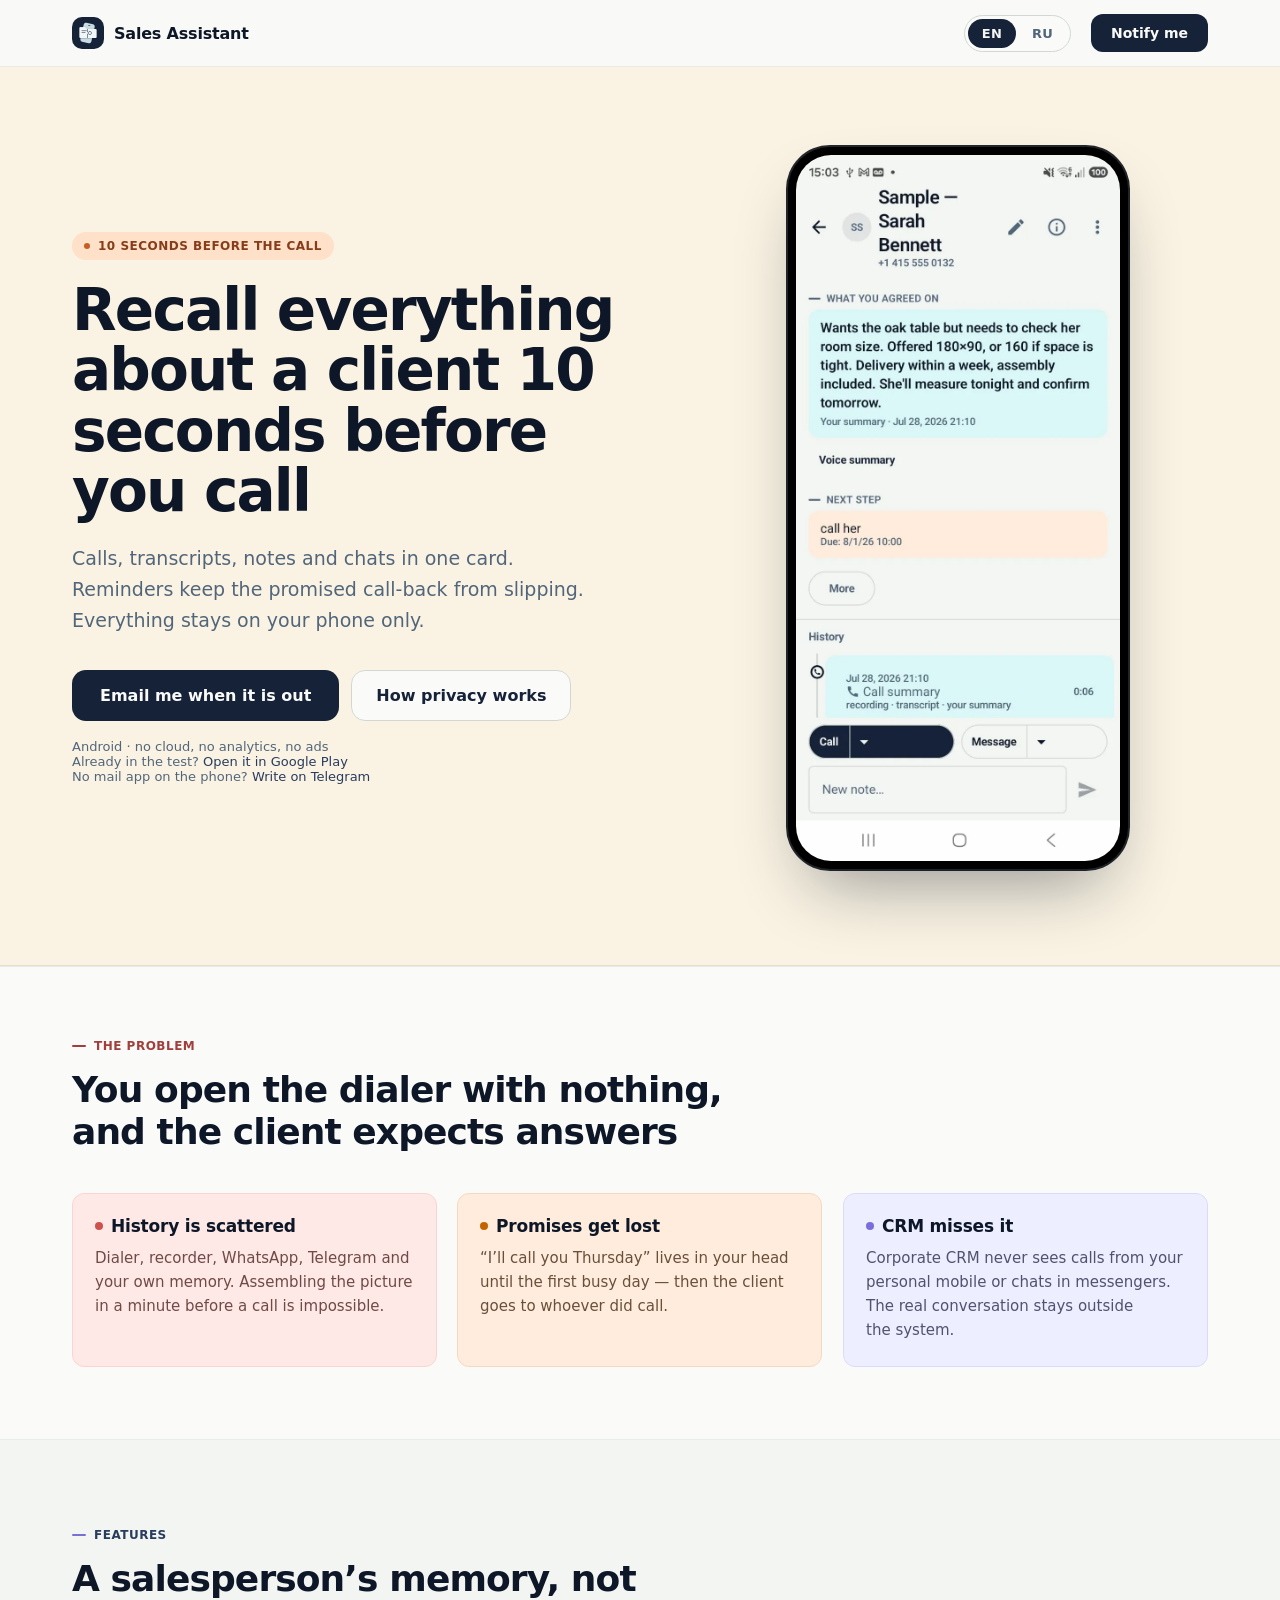
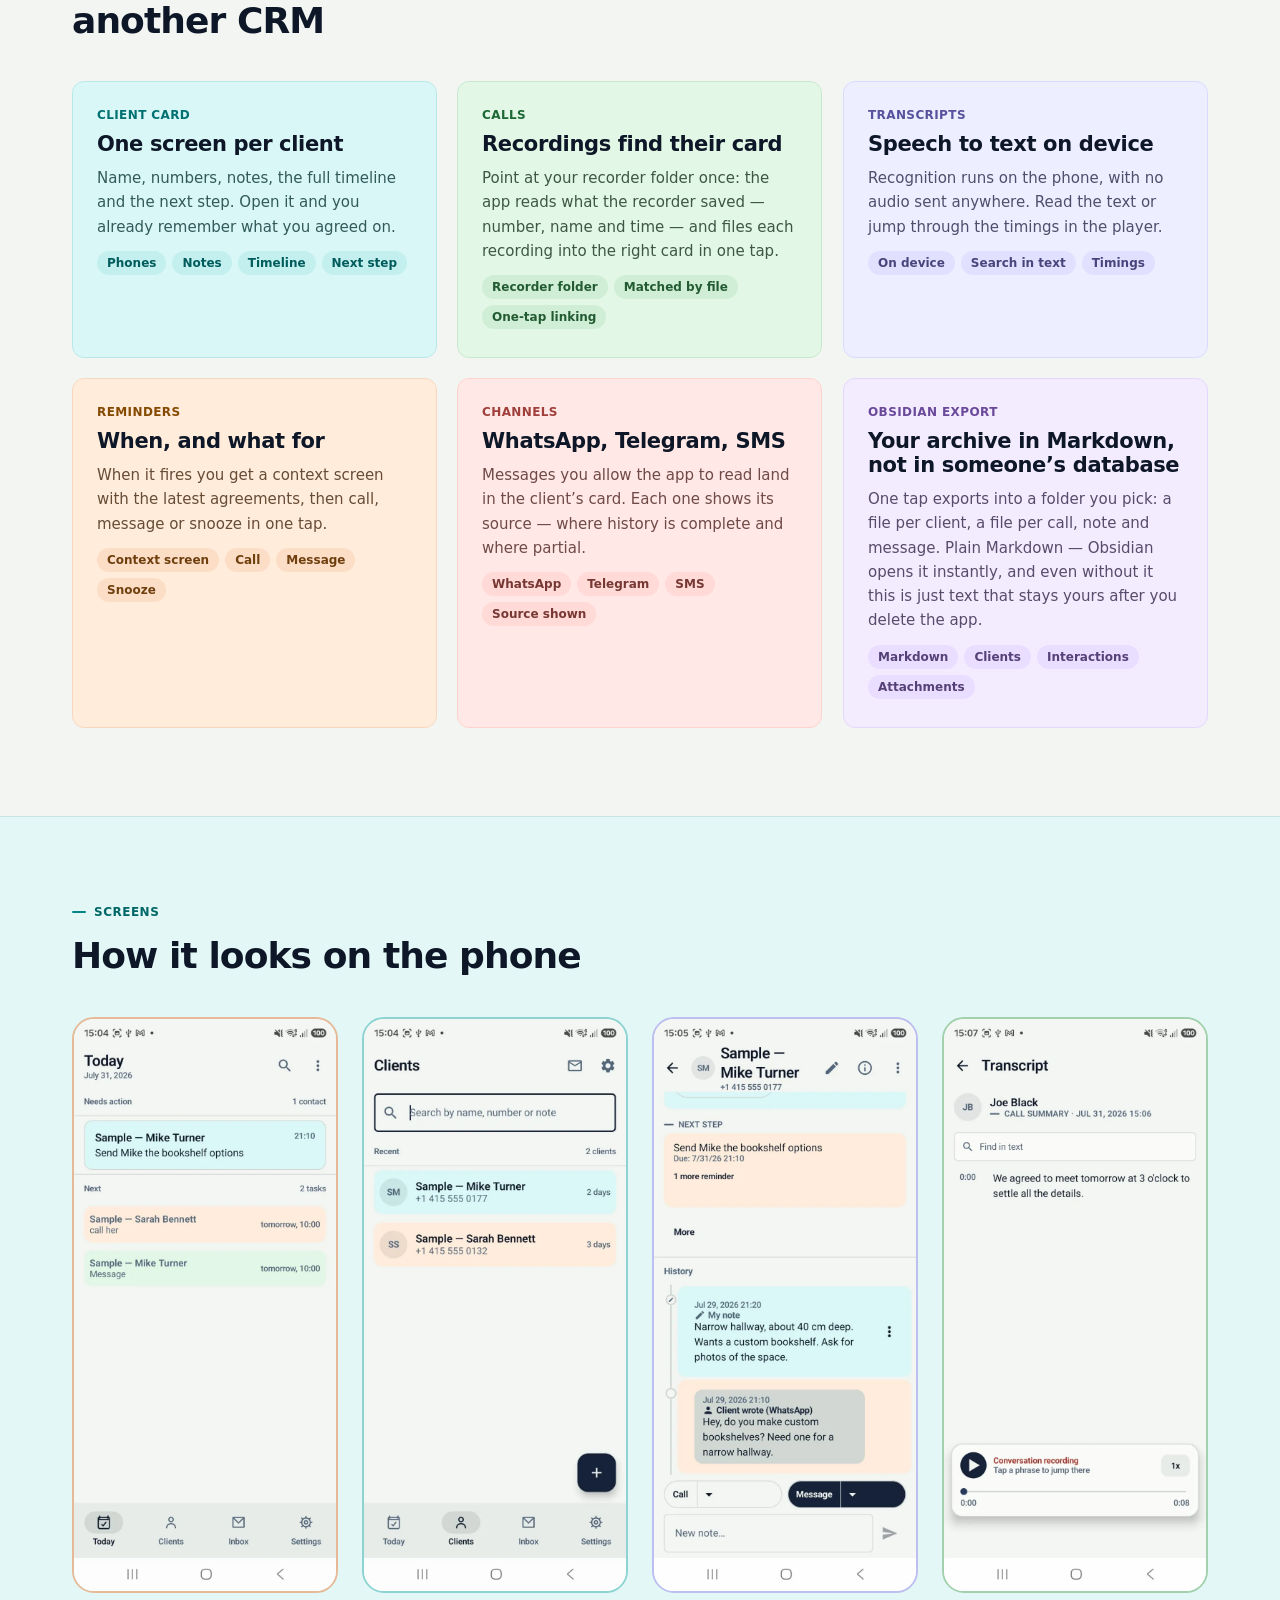
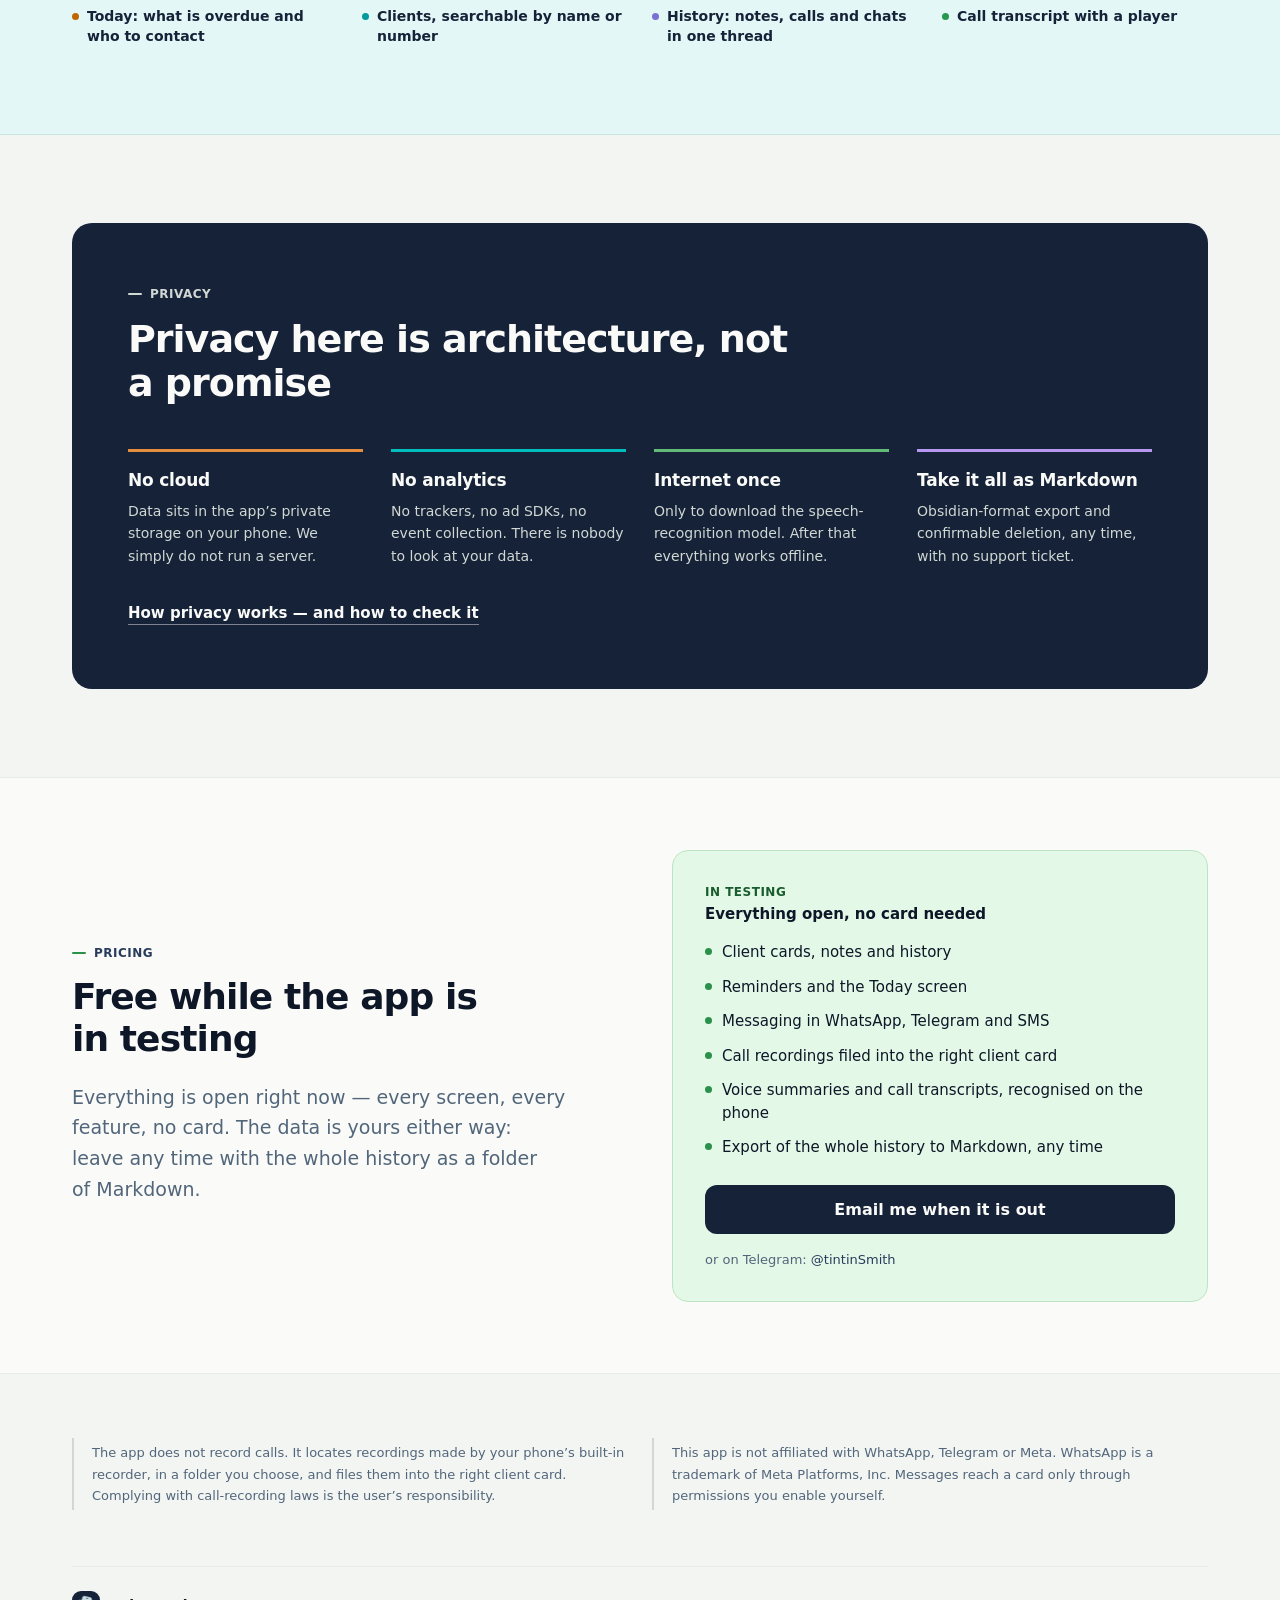
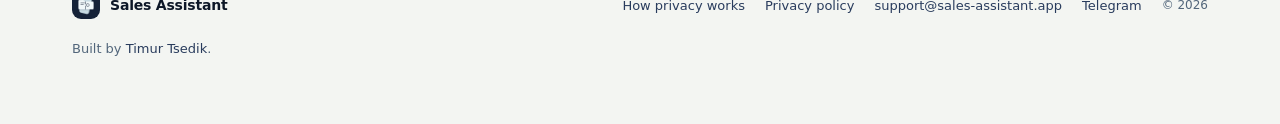
==== commit 6406a455: "Второй путь связи там же, где кнопка про письмо Тап по mailto на Android не делает ничего, если почт" ====
--- a/index.html
+++ b/index.html
@@ -104,7 +104,9 @@
       </div>
       <p class="note r"><span>Android · no cloud, no analytics, no ads</span><br>
         <span>Already in the test?</span>
-        <a href="https://play.google.com/store/apps/details?id=com.tsedik.salesassistant">Open it in Google Play</a></p>
+        <a href="https://play.google.com/store/apps/details?id=com.tsedik.salesassistant">Open it in Google Play</a><br>
+        <span>No mail app on the phone?</span>
+        <a href="https://t.me/tintinSmith">Write on Telegram</a></p>
     </div>
     <div>
       <div class="phone r hero-r">
@@ -296,6 +298,7 @@
           <li><i></i><span>Export of the whole history to Markdown, any time</span></li>
         </ul>
         <a class="btn" href="mailto:support@sales-assistant.app?subject=Sales%20Assistant%20%E2%80%94%20notify%20me%20at%20launch">Email me when it is out</a>
+        <p class="note"><span>or on Telegram:</span> <a href="https://t.me/tintinSmith">@tintinSmith</a></p>
       </div>
     </div>
   </div>
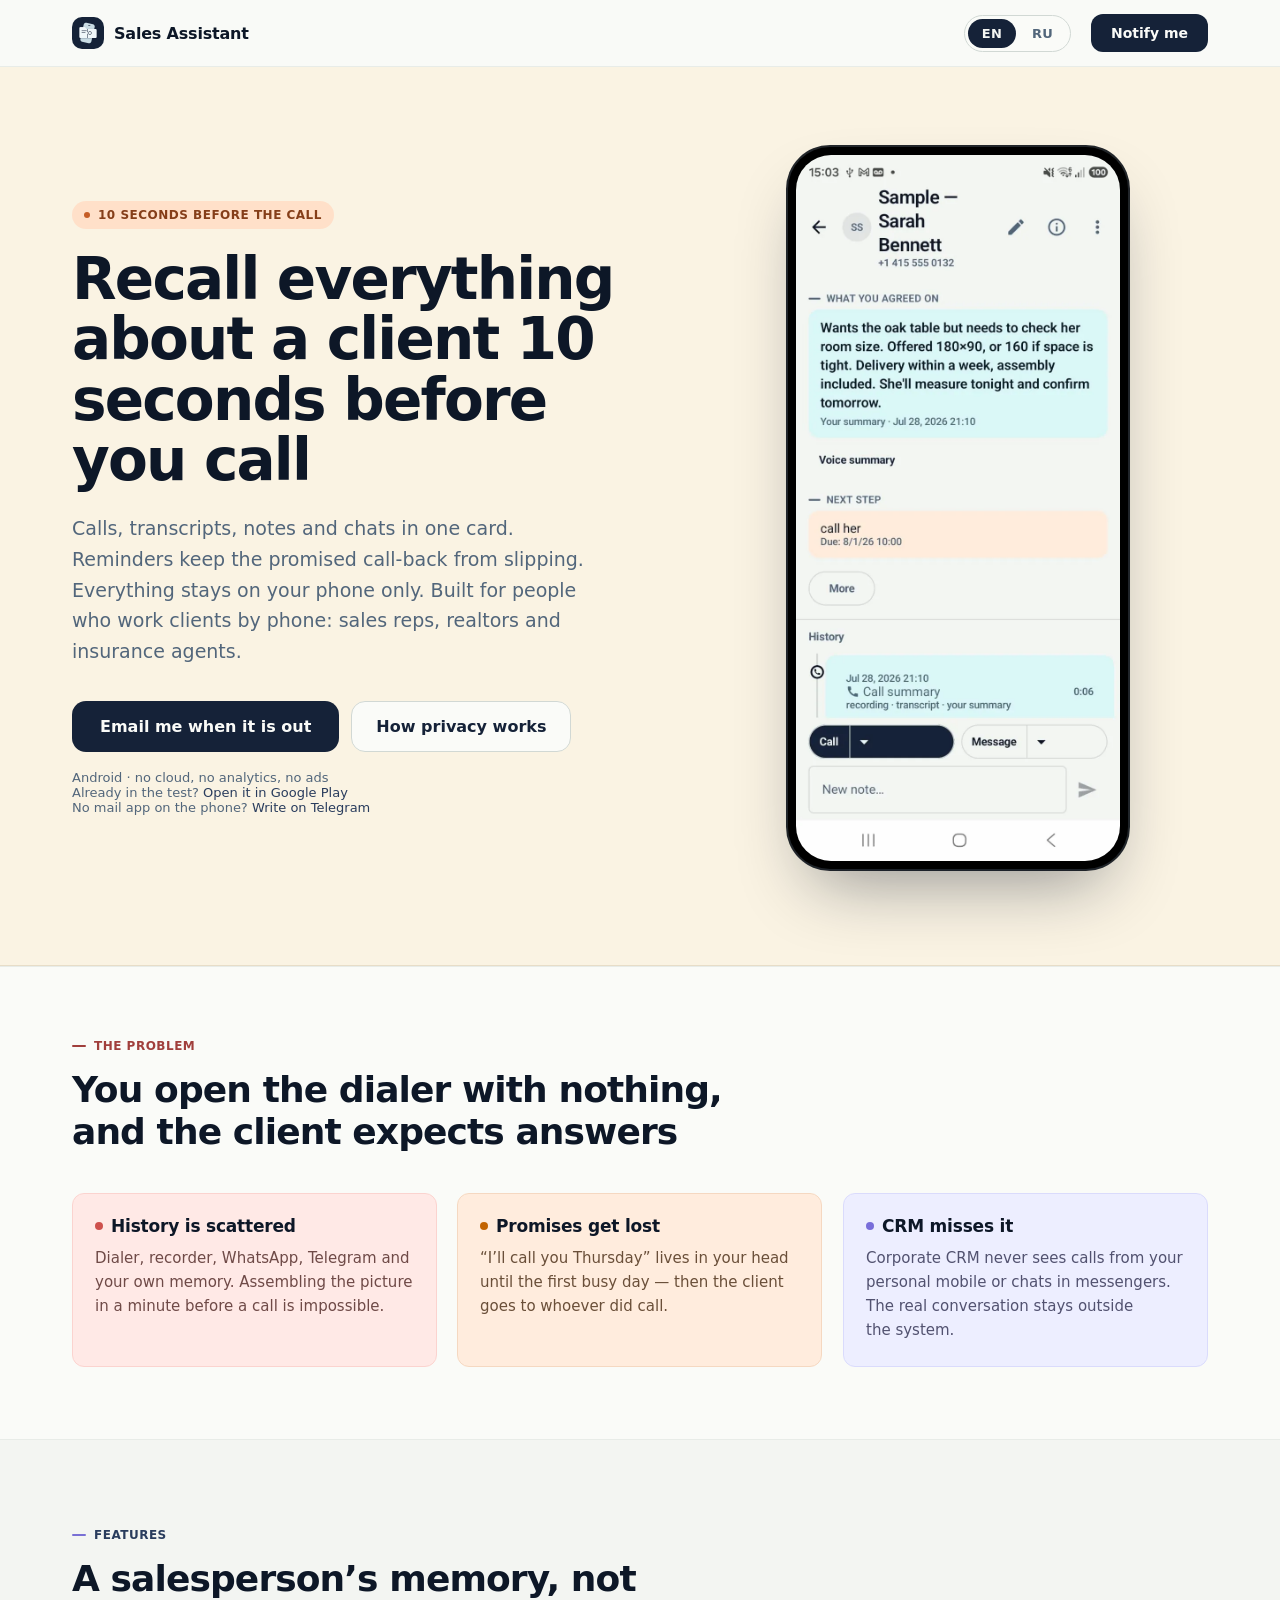
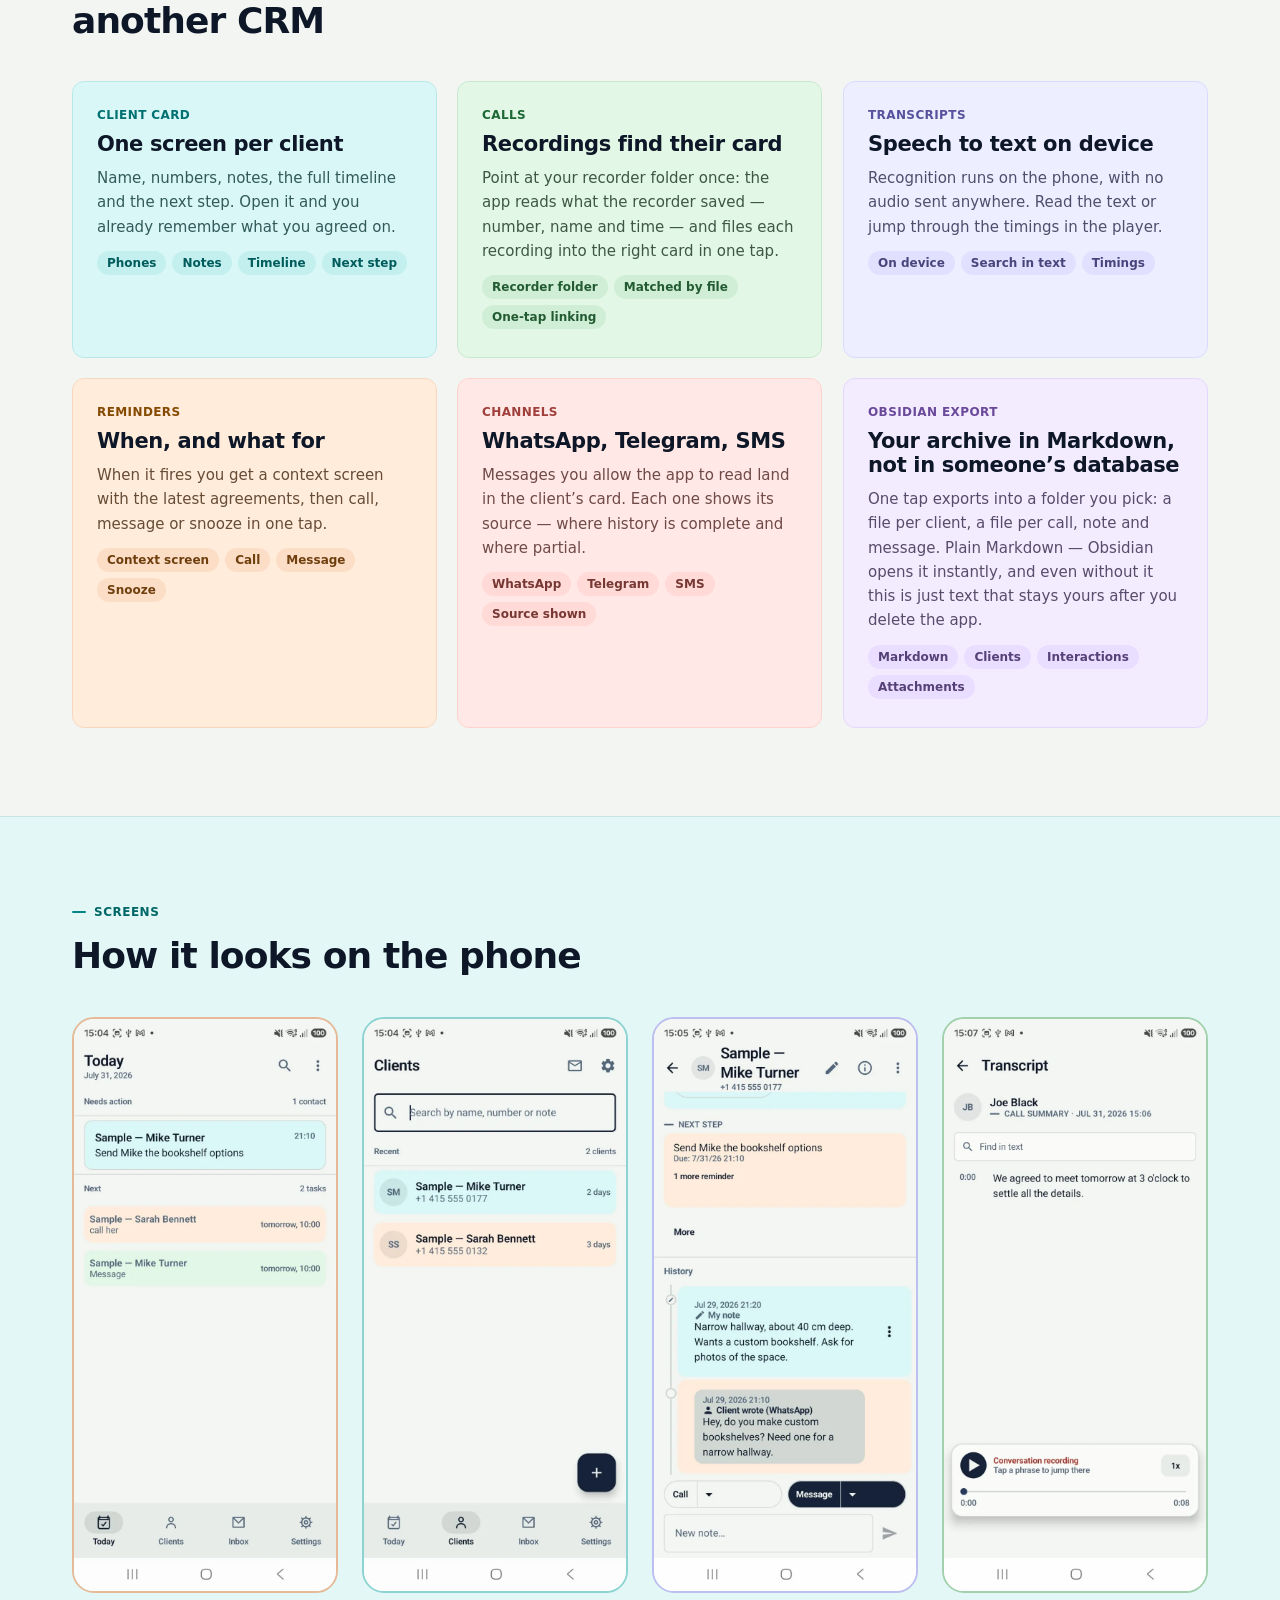
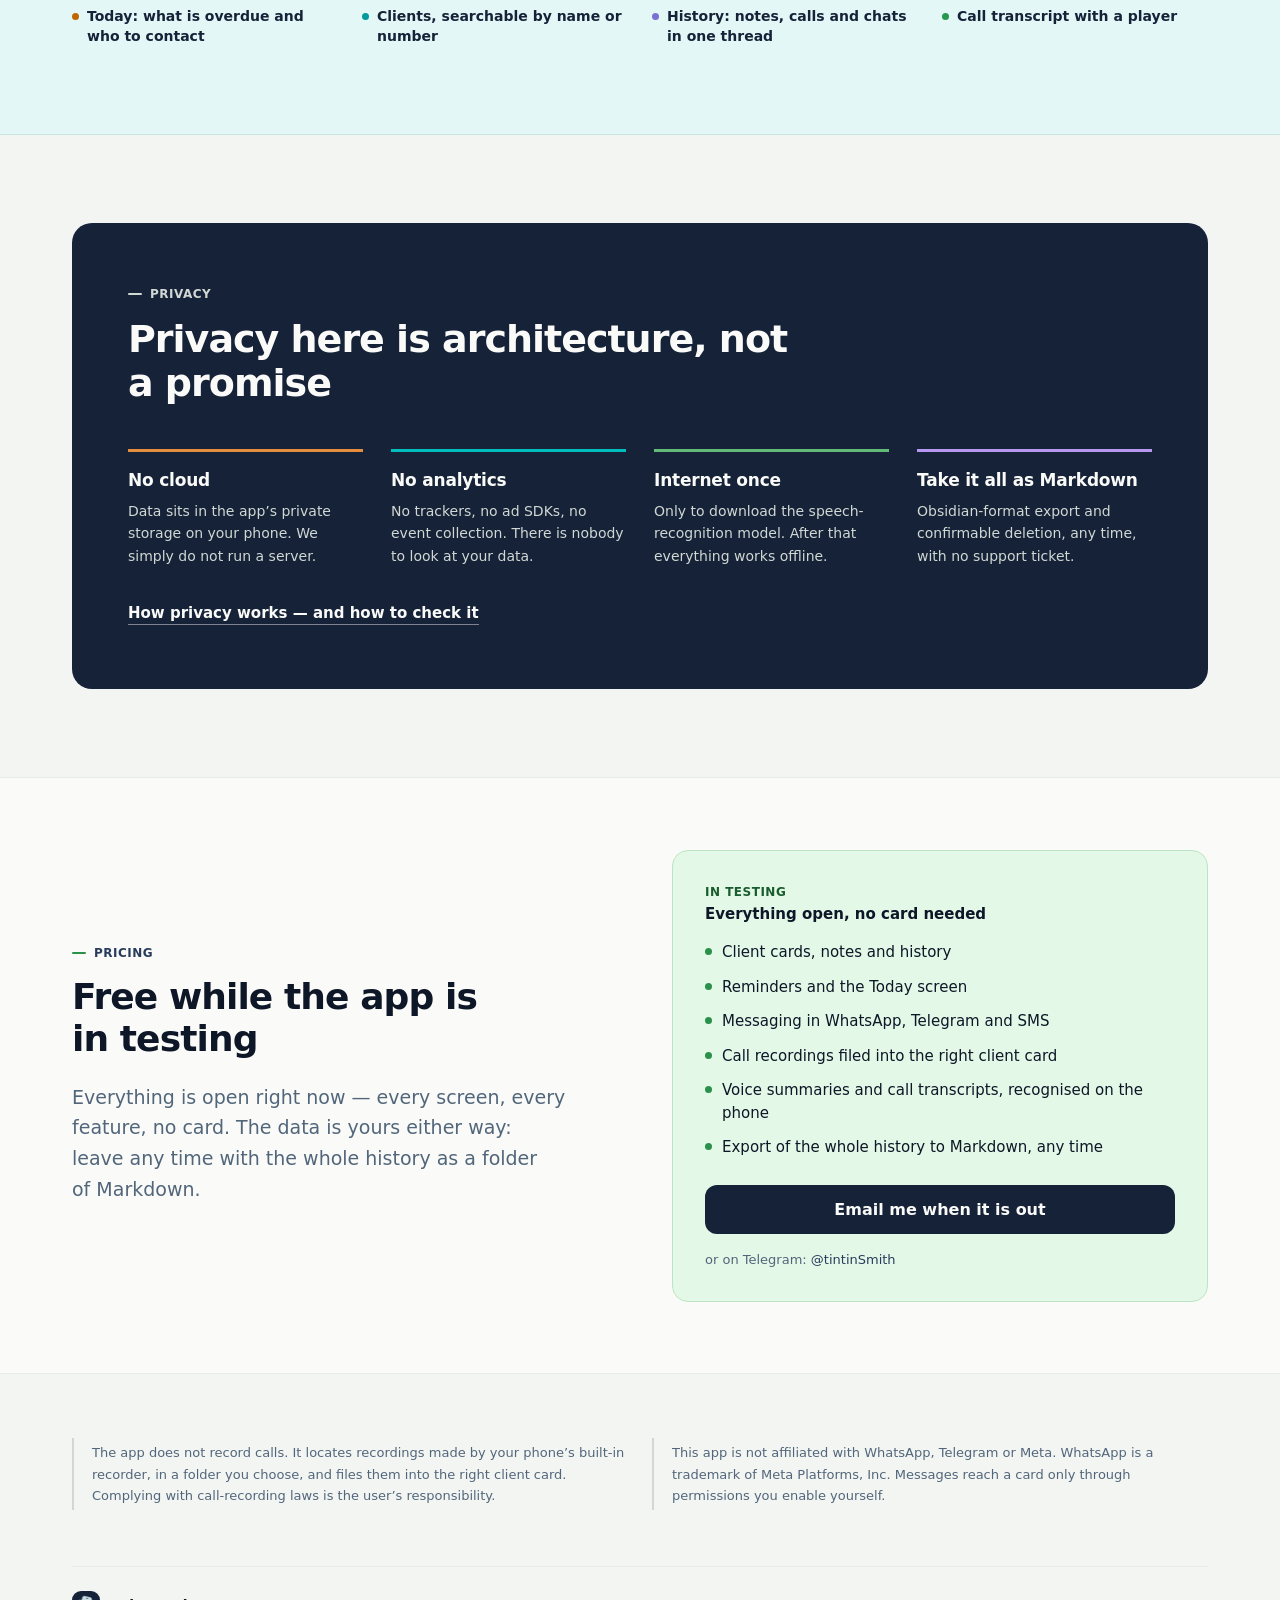
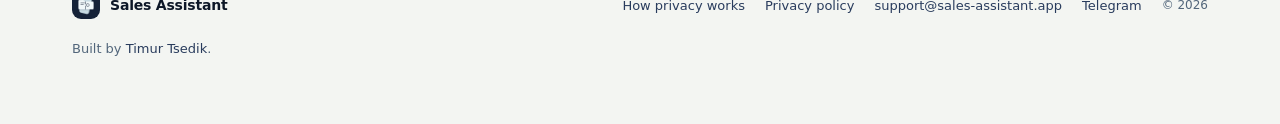
==== commit 43bb2f92: "Кому это адресовано — прямо в первом абзаце Профессии в тексте не назывались ни разу: ни продажников" ====
--- a/index.html
+++ b/index.html
@@ -4,7 +4,7 @@
 <meta charset="utf-8">
 <meta name="viewport" content="width=device-width, initial-scale=1">
 <title>Sales Assistant — offline CRM that stays on your phone</title>
-<meta name="description" content="An offline CRM that lives in your phone: calls, transcripts, notes and chats in one client card, with reminders so a call-back never slips.">
+<meta name="description" content="Offline CRM for salespeople and realtors: calls, transcripts, notes and chats in one client card, with reminders. Works with no internet — no server at all.">
 <link rel="canonical" href="https://sales-assistant.app/">
 <link rel="alternate" hreflang="en" href="https://sales-assistant.app/">
 <link rel="alternate" hreflang="ru" href="https://sales-assistant.app/ru/">
@@ -31,9 +31,13 @@
   "@type": "MobileApplication",
   "name": "Sales Assistant",
   "url": "https://sales-assistant.app/",
-  "inLanguage": ["en", "ru"],
+  "inLanguage": [
+    "en",
+    "ru"
+  ],
   "operatingSystem": "Android",
   "applicationCategory": "BusinessApplication",
+  "applicationSubCategory": "CRM",
   "description": "Calls, transcripts, notes and chats in one client card, with reminders so a promised call-back never slips. Everything stays on the phone: no cloud, no analytics, no ads.",
   "image": "https://sales-assistant.app/img/og-cover.jpg",
   "screenshot": [
@@ -46,11 +50,17 @@
   "featureList": [
     "One card per client with phones, notes, timeline and the next step",
     "Call recordings from the phone recorder filed into the right client card",
-    "On-device speech to text, no audio leaves the phone",
+    "Whisper speech to text on the phone itself, no audio leaves it",
     "Reminders that open with the latest agreements in view",
     "WhatsApp, Telegram and SMS messages collected into the client card",
-    "Export of the whole history to plain Markdown"
+    "Export of the whole history to plain Markdown",
+    "Works with no internet: the app has no server, data stays on the phone"
   ],
+  "keywords": "offline CRM, CRM without internet, CRM with no server, client card, client database, call transcription, on-device speech recognition, Whisper, call recordings, call-back reminders, Markdown export, Obsidian, CRM for realtors, CRM for insurance agents, CRM for sales reps, Android",
+  "audience": {
+    "@type": "Audience",
+    "audienceType": "Salespeople, realtors, insurance agents and anyone who works clients by phone"
+  },
   "privacyPolicy": "https://sales-assistant.app/privacy/",
   "offers": {
     "@type": "Offer",
@@ -97,7 +107,7 @@
     <div>
       <div class="pill r"><i></i><span>10 seconds before the call</span></div>
       <h1 class="r">Recall everything about a client 10 seconds before you call</h1>
-      <p class="lead r">Calls, transcripts, notes and chats in one card. Reminders keep the promised call-back from slipping. Everything stays on your phone only.</p>
+      <p class="lead r">Calls, transcripts, notes and chats in one card. Reminders keep the promised call-back from slipping. Everything stays on your phone only. Built for people who work clients by phone: sales reps, realtors and insurance agents.</p>
       <div class="cta-row r">
         <a class="btn" href="mailto:support@sales-assistant.app?subject=Sales%20Assistant%20%E2%80%94%20notify%20me%20at%20launch">Email me when it is out</a>
         <a class="btn btn-ghost" href="#privacy">How privacy works</a>
